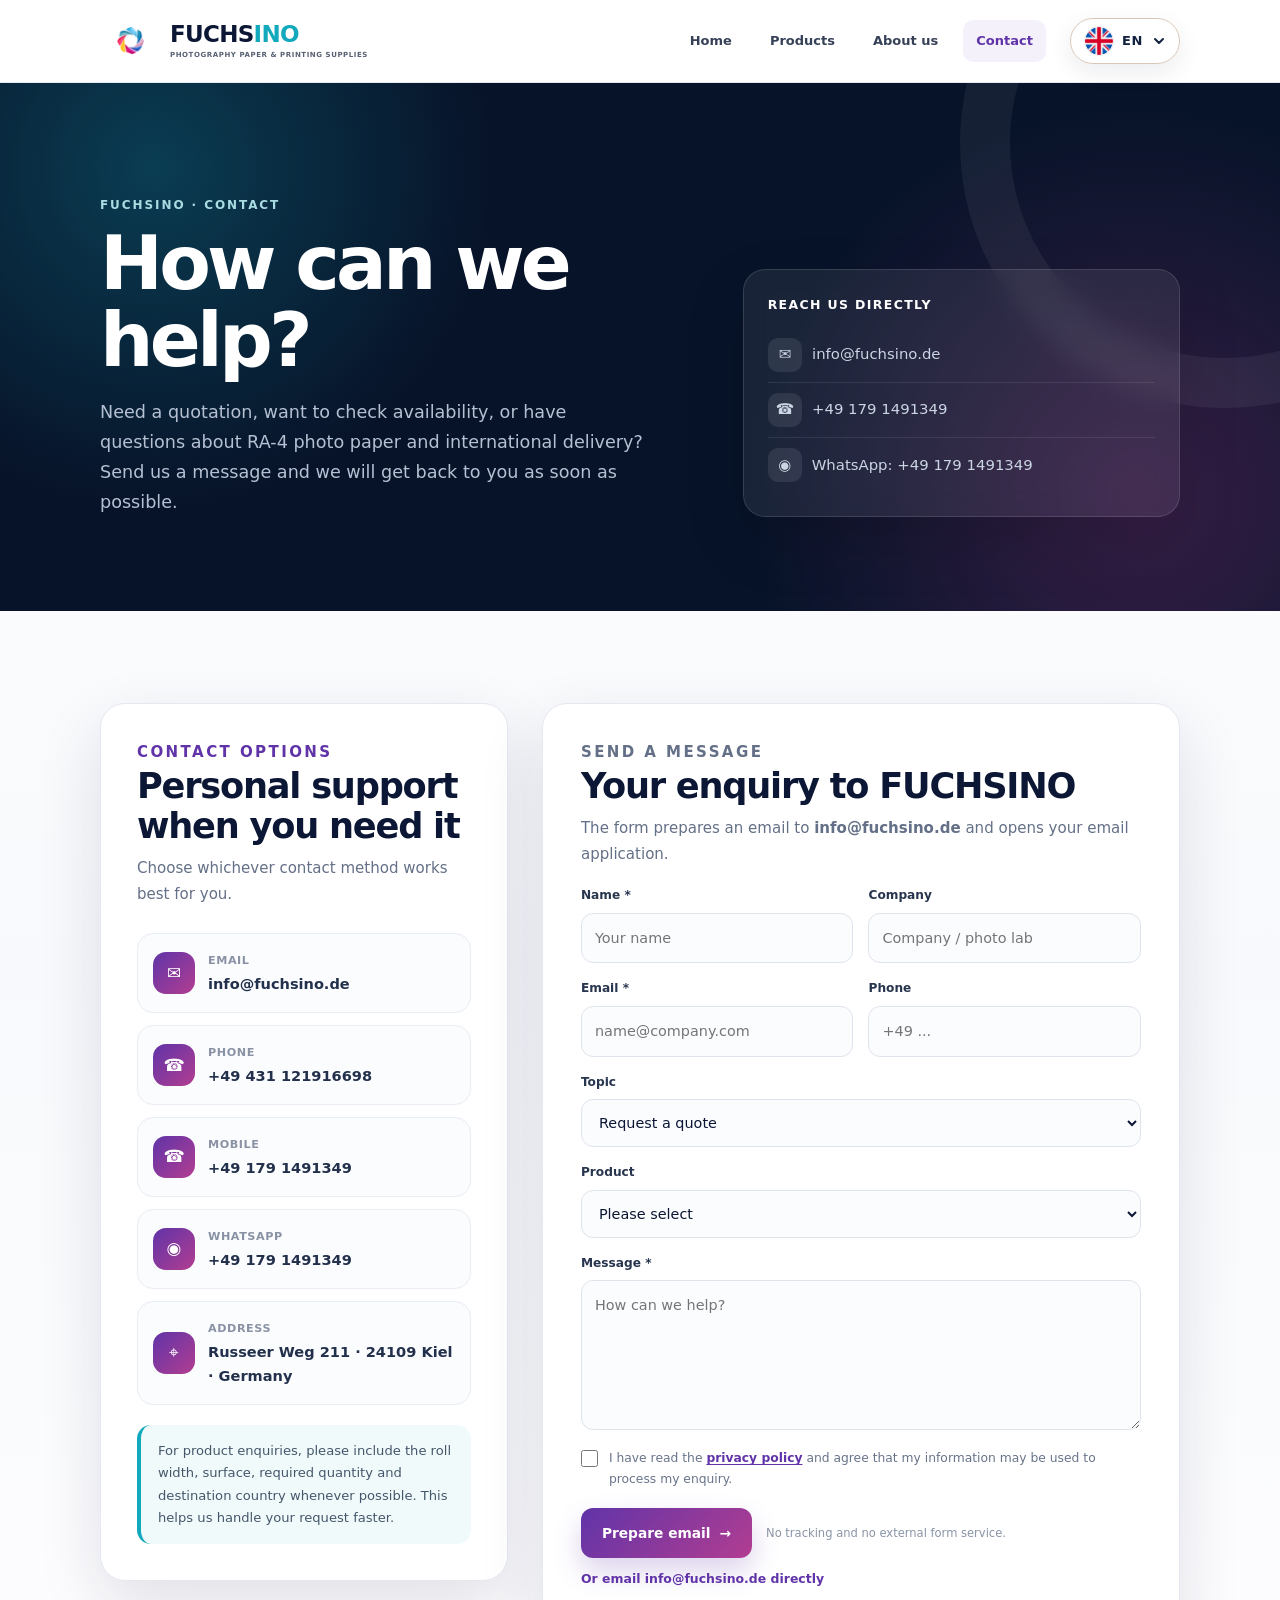
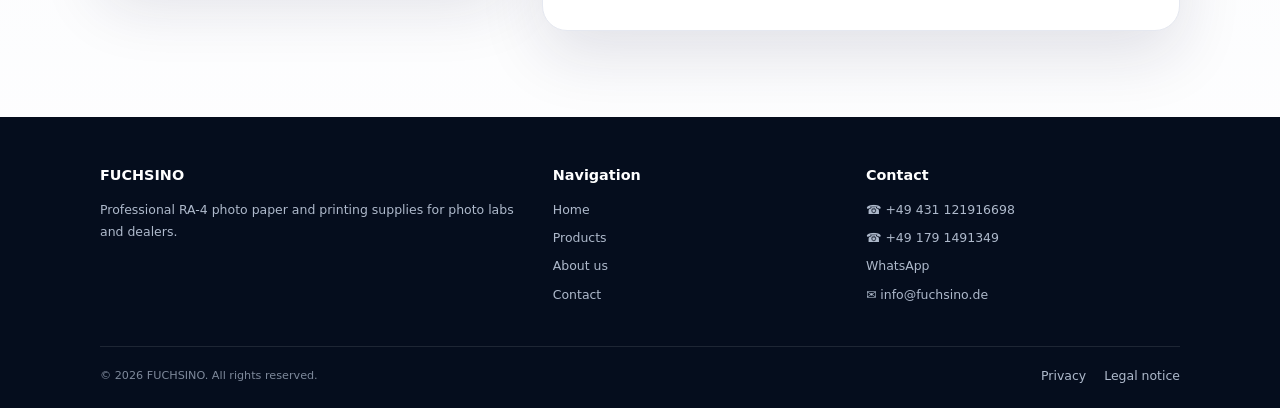
==== contact.html @ 22ffcd10 "Add files via upload" ====
<!DOCTYPE html>
<html lang="en">
<head>
<meta charset="utf-8"/>
<meta name="viewport" content="width=device-width, initial-scale=1"/>
<title>Contact | FUCHSINO</title>
<meta name="description" content="Contact FUCHSINO for RA-4 photo paper, product availability, quotations and international logistics."/>
<meta name="robots" content="index,follow"/>
<meta name="author" content="FUCHSINO"/>
<meta name="theme-color" content="#071329"/>
<link rel="canonical" href="https://fuchsino.de/en/contact.html"/>
<link rel="alternate" hreflang="de-DE" href="https://fuchsino.de/kontakt.html"/>
<link rel="alternate" hreflang="en" href="https://fuchsino.de/en/contact.html"/>
<link rel="alternate" hreflang="x-default" href="https://fuchsino.de/kontakt.html"/>
<link rel="icon" href="../favicon.ico?v=2" sizes="any"/>
<link rel="icon" href="../favicon-32x32.png?v=2" sizes="32x32" type="image/png"/>
<link rel="apple-touch-icon" href="../apple-touch-icon.png?v=2" sizes="180x180"/>
<link rel="manifest" href="../site.webmanifest"/>
<link rel="stylesheet" href="../legal.css"/>
<link rel="stylesheet" href="../language-switcher.css"/>
<link rel="stylesheet" href="../contact.css"/>
<script defer src="../language-switcher.js"></script>
<script type="application/ld+json">
{
  "@context":"https://schema.org",
  "@type":"ContactPage",
  "name":"Contact | FUCHSINO",
  "url":"https://fuchsino.de/en/contact.html",
  "about":{"@type":"Organization","name":"FUCHSINO","email":"info@fuchsino.de","telephone":"+49 179 1491349"}
}
</script>
</head>
<body class="contact-page">
<a class="skip-link" href="#content">Skip to content</a>
<header class="site-header">
  <div class="container nav-shell">
    <a class="brand" href="index.html" aria-label="FUCHSINO home page">
      <img class="brand-logo" src="../logo.png" width="1024" height="1024" alt="FUCHSINO logo" decoding="async"/>
      <span class="brand-copy"><strong>FUCHS<span>INO</span></strong><small>PHOTOGRAPHY PAPER &amp; PRINTING SUPPLIES</small></span>
    </a>
    <nav class="nav-links" aria-label="Main navigation">
      <a href="index.html">Home</a>
      <a href="index.html#products">Products</a>
      <a href="index.html#about">About us</a>
      <a href="contact.html" aria-current="page">Contact</a>
    </nav>
    <div class="language-switcher">
      <button class="language-trigger" type="button" aria-expanded="false" aria-haspopup="menu" aria-label="Choose language"><span class="flag" aria-hidden="true"><img src="../united-kingdom.png" alt=""></span><span class="lang-code">EN</span><svg class="chevron" aria-hidden="true" viewBox="0 0 12 12"><path d="m2 4 4 4 4-4"></path></svg></button>
      <div class="language-menu" role="menu" aria-label="Languages">
        <a class="language-option" data-lang="de" href="../kontakt.html" role="menuitem"><span class="flag" aria-hidden="true"><img src="../flags.png" alt=""></span><span class="lang-name"><strong>Deutsch</strong><small>DE</small></span><span class="check" aria-hidden="true">✓</span></a>
        <a class="language-option is-active" data-lang="en" href="contact.html" role="menuitem"><span class="flag" aria-hidden="true"><img src="../united-kingdom.png" alt=""></span><span class="lang-name"><strong>English</strong><small>EN</small></span><span class="check" aria-hidden="true">✓</span></a>
      </div>
    </div>
  </div>
</header>
<main id="content">
  <section class="contact-hero">
    <div class="container contact-hero-grid">
      <div>
        <p class="eyebrow">FUCHSINO · Contact</p>
        <h1>How can we help?</h1>
        <p class="hero-copy">Need a quotation, want to check availability, or have questions about RA-4 photo paper and international delivery? Send us a message and we will get back to you as soon as possible.</p>
      </div>
      <aside class="hero-contact-card" aria-label="Direct contact options">
        <strong>Reach us directly</strong>
        <a href="mailto:info@fuchsino.de"><span class="mini-icon" aria-hidden="true">✉</span><span>info@fuchsino.de</span></a>
        <a href="tel:+491791491349"><span class="mini-icon" aria-hidden="true">☎</span><span>+49 179 1491349</span></a>
        <a href="https://wa.me/491791491349" rel="noopener noreferrer"><span class="mini-icon" aria-hidden="true">◉</span><span>WhatsApp: +49 179 1491349</span></a>
      </aside>
    </div>
  </section>

  <section class="contact-main">
    <div class="container contact-layout">
      <aside class="contact-info">
        <p class="eyebrow">Contact options</p>
        <h2>Personal support when you need it</h2>
        <p>Choose whichever contact method works best for you.</p>
        <div class="contact-methods">
          <a class="contact-method" href="mailto:info@fuchsino.de"><i class="method-icon" aria-hidden="true">✉</i><span><small>Email</small><span>info@fuchsino.de</span></span></a>
          <a class="contact-method" href="tel:+49431121916698"><i class="method-icon" aria-hidden="true">☎</i><span><small>Phone</small><span>+49 431 121916698</span></span></a>
          <a class="contact-method" href="tel:+491791491349"><i class="method-icon" aria-hidden="true">☎</i><span><small>Mobile</small><span>+49 179 1491349</span></span></a>
          <a class="contact-method" href="https://wa.me/491791491349" rel="noopener noreferrer"><i class="method-icon" aria-hidden="true">◉</i><span><small>WhatsApp</small><span>+49 179 1491349</span></span></a>
          <div class="contact-method"><i class="method-icon" aria-hidden="true">⌖</i><span><small>Address</small><span>Russeer Weg 211 · 24109 Kiel · Germany</span></span></div>
        </div>
        <div class="contact-note">For product enquiries, please include the roll width, surface, required quantity and destination country whenever possible. This helps us handle your request faster.</div>
      </aside>

      <section class="contact-form-card" aria-labelledby="contactFormTitle">
        <div class="contact-form-head">
          <p class="eyebrow">Send a message</p>
          <h2 id="contactFormTitle">Your enquiry to FUCHSINO</h2>
          <p>The form prepares an email to <strong>info@fuchsino.de</strong> and opens your email application.</p>
        </div>
        <form class="contact-form" id="contactForm" action="mailto:info@fuchsino.de" method="post" enctype="text/plain">
          <div class="form-grid">
            <div class="field"><label for="name">Name *</label><input id="name" name="name" type="text" autocomplete="name" required placeholder="Your name"/></div>
            <div class="field"><label for="company">Company</label><input id="company" name="company" type="text" autocomplete="organization" placeholder="Company / photo lab"/></div>
            <div class="field"><label for="email">Email *</label><input id="email" name="email" type="email" autocomplete="email" required placeholder="name@company.com"/></div>
            <div class="field"><label for="phone">Phone</label><input id="phone" name="phone" type="tel" autocomplete="tel" placeholder="+49 ..."/></div>
            <div class="field full"><label for="topic">Topic</label><select id="topic" name="topic"><option value="Request a quote">Request a quote</option><option value="Product availability">Product availability</option><option value="Logistics and export">Logistics &amp; export</option><option value="General enquiry">General enquiry</option></select></div>
            <div class="field full"><label for="product">Product</label><select id="product" name="product"><option value="">Please select</option><option value="RA-4 Photo Paper 6 Inch">RA-4 Photo Paper 6 Inch</option><option value="RA-4 Photo Paper 12 Inch">RA-4 Photo Paper 12 Inch</option><option value="RA-4 Photo Paper 24 Inch">RA-4 Photo Paper 24 Inch</option></select></div>
            <div class="field full"><label for="message">Message *</label><textarea id="message" name="message" required placeholder="How can we help?"></textarea></div>
          </div>
          <label class="privacy-check"><input id="privacy" type="checkbox" required/><span>I have read the <a href="datenschutz.html">privacy policy</a> and agree that my information may be used to process my enquiry.</span></label>
          <div class="form-actions">
            <button class="contact-submit" type="submit">Prepare email <span aria-hidden="true">→</span></button>
            <span class="form-hint">No tracking and no external form service.</span>
          </div>
          <a class="direct-email" href="mailto:info@fuchsino.de">Or email info@fuchsino.de directly</a>
        </form>
      </section>
    </div>
  </section>
</main>
<footer class="site-footer">
  <div class="container footer-grid">
    <div><h3>FUCHSINO</h3><p>Professional RA-4 photo paper and printing supplies for photo labs and dealers.</p></div>
    <div><h3>Navigation</h3><a href="index.html">Home</a><a href="index.html#products">Products</a><a href="index.html#about">About us</a><a href="contact.html">Contact</a></div>
    <div><h3>Contact</h3><a href="tel:+49431121916698">☎ +49 431 121916698</a><a href="tel:+491791491349">☎ +49 179 1491349</a><a href="https://wa.me/491791491349" rel="noopener noreferrer">WhatsApp</a><a href="mailto:info@fuchsino.de">✉ info@fuchsino.de</a></div>
  </div>
  <div class="container footer-bottom"><span>© <span id="year"></span> FUCHSINO. All rights reserved.</span><nav><a href="datenschutz.html">Privacy</a><a href="impressum.html">Legal notice</a></nav></div>
</footer>
<script>
(() => {
  const year = document.getElementById('year');
  if (year) year.textContent = new Date().getFullYear();
  const form = document.getElementById('contactForm');
  if (!form) return;

  // Carry the selected product over from any of the three product pages.
  const params = new URLSearchParams(window.location.search);
  const requestedProduct = params.get('product');
  const productSelect = document.getElementById('product');
  const productMap = {
    '6-inch': 'RA-4 Photo Paper 6 Inch',
    '12-inch': 'RA-4 Photo Paper 12 Inch',
    '24-inch': 'RA-4 Photo Paper 24 Inch'
  };
  if (requestedProduct && productSelect && productMap[requestedProduct]) {
    productSelect.value = productMap[requestedProduct];
    const topic = document.getElementById('topic');
    if (topic) topic.value = 'Request a quote';
  }

  // Preserve the product enquiry when changing language.
  if (requestedProduct) {
    const deLink = document.querySelector('.language-option[data-lang="de"]');
    if (deLink) deLink.href = `../kontakt.html?produkt=${encodeURIComponent(requestedProduct)}#contactForm`;
  }
  form.addEventListener('submit', (event) => {
    event.preventDefault();
    if (!form.reportValidity()) return;
    const data = new FormData(form);
    const subject = `FUCHSINO enquiry – ${data.get('product') || data.get('topic') || 'Contact'}`;
    const body = [
      `Name: ${data.get('name') || ''}`,
      `Company: ${data.get('company') || '-'}`,
      `Email: ${data.get('email') || ''}`,
      `Phone: ${data.get('phone') || '-'}`,
      `Topic: ${data.get('topic') || '-'}`,
      `Product: ${data.get('product') || '-'}`,
      '',
      'Message:',
      `${data.get('message') || ''}`
    ].join('\n');
    window.location.href = `mailto:info@fuchsino.de?subject=${encodeURIComponent(subject)}&body=${encodeURIComponent(body)}`;
  });
})();
</script>
</body>
</html>
---- legal.css ----
:root {
  --ink: #0b1734;
  --muted: #667085;
  --line: #e5e8f0;
  --surface: #ffffff;
  --soft: #f7f8fc;
  --purple: #6034a8;
  --purple-deep: #432276;
  --magenta: #b23d91;
  --cyan: #12a9bd;
  --navy: #061126;
  --shadow: 0 24px 65px rgba(25,24,69,.12);
  --radius: 24px;
  --max: 1080px;
}
* { box-sizing: border-box; }
html { scroll-behavior: smooth; }
body {
  margin: 0;
  min-width: 320px;
  color: var(--ink);
  background: linear-gradient(180deg,#fff 0,#f8f9fc 48%,#fff 100%);
  font-family: Inter, ui-sans-serif, system-ui, -apple-system, BlinkMacSystemFont, "Segoe UI", sans-serif;
  line-height: 1.7;
  -webkit-font-smoothing: antialiased;
}
a { color: inherit; text-decoration: none; }
.container { width: min(calc(100% - 40px),var(--max)); margin-inline: auto; }
.skip-link { position: fixed; left: 16px; top: -80px; z-index: 999; padding: 10px 15px; border-radius: 10px; color: #fff; background: var(--purple); }
.skip-link:focus { top: 14px; }
.site-header { position: sticky; top: 0; z-index: 50; background: rgba(255,255,255,.94); border-bottom: 1px solid rgba(229,232,240,.95); backdrop-filter: blur(12px); }
.nav-shell { min-height: 82px; display: flex; align-items: center; justify-content: space-between; gap: 24px; }
.brand { display: inline-flex; align-items: center; gap: 10px; }
.brand-logo { width: auto; height: 60px; object-fit: contain; }
.brand-copy { display: grid; line-height: 1; }
.brand-copy strong { font-size: 23px; letter-spacing: -.7px; }
.brand-copy strong span { color: var(--cyan); }
.brand-copy small { margin-top: 6px; color: #586174; font-size: 7px; font-weight: 750; letter-spacing: .08em; }
.nav-links { display: flex; align-items: center; gap: 12px; }
.nav-links a { padding: 10px 13px; border-radius: 10px; color: #364158; font-size: 13px; font-weight: 700; transition: .2s; }
.nav-links a:hover,.nav-links a[aria-current="page"] { color: var(--purple); background: #f5f1fb; }
.legal-hero { position: relative; overflow: hidden; padding: clamp(62px,8vw,98px) 0 44px; background: #071329; color: #fff; }
.legal-hero::before { content:""; position:absolute; inset:-180px -120px auto auto; width:480px; height:480px; border-radius:50%; background:radial-gradient(circle,rgba(18,169,189,.28),transparent 67%); }
.legal-hero::after { content:""; position:absolute; left:-170px; bottom:-280px; width:520px; height:520px; border-radius:50%; background:radial-gradient(circle,rgba(178,61,145,.24),transparent 65%); }
.legal-hero .container { position: relative; z-index: 1; }
.eyebrow { margin:0 0 10px; color:#a9dbe2; font-size:12px; font-weight:800; letter-spacing:.16em; text-transform:uppercase; }
h1 { max-width: 760px; margin: 0; font-size: clamp(2.25rem,6vw,4.7rem); line-height: 1.02; letter-spacing: -.05em; }
.hero-copy { max-width: 720px; margin: 19px 0 0; color: #b5c0d2; font-size: clamp(.98rem,2vw,1.1rem); }
.legal-main { padding: 48px 0 78px; }
.legal-layout { display:grid; grid-template-columns: minmax(0,1fr) 260px; gap: 34px; align-items:start; }
.legal-card { background:#fff; border:1px solid var(--line); border-radius:var(--radius); box-shadow:var(--shadow); overflow:hidden; }
.legal-card section { padding: clamp(24px,4vw,38px); border-bottom:1px solid var(--line); scroll-margin-top:100px; }
.legal-card section:last-child { border-bottom:0; }
.legal-card h2 { margin:0 0 13px; font-size:clamp(1.22rem,3vw,1.6rem); line-height:1.25; }
.legal-card h3 { margin:24px 0 8px; font-size:1rem; }
.legal-card p { margin: 9px 0; color:#465169; }
.legal-card ul { margin:10px 0 0; padding-left:20px; color:#465169; }
.legal-card li + li { margin-top:6px; }
.info-grid { display:grid; grid-template-columns:repeat(2,minmax(0,1fr)); gap:14px; margin-top:18px; }
.info-item { padding:17px; border:1px solid var(--line); border-radius:15px; background:#fbfcfe; }
.info-item strong { display:block; margin-bottom:3px; color:var(--ink); font-size:.8rem; }
.info-item span,.info-item a { color:#4e596f; font-size:.92rem; overflow-wrap:anywhere; }
.callout { margin-top:18px; padding:16px 18px; border-left:4px solid var(--cyan); border-radius:12px; background:#f1fafb; color:#3f5262; font-size:.92rem; }
.pending { display:inline-block; padding:2px 8px; border-radius:999px; color:#6e4a10; background:#fff5db; font-size:.8rem; font-weight:750; }
.side-card { position:sticky; top:104px; padding:20px; border:1px solid var(--line); border-radius:20px; background:#fff; box-shadow:0 15px 42px rgba(25,24,69,.08); }
.side-card strong { display:block; margin-bottom:10px; font-size:.82rem; letter-spacing:.05em; text-transform:uppercase; }
.side-card a { display:block; padding:8px 0; color:#566176; font-size:.88rem; border-bottom:1px solid #eef0f4; }
.side-card a:last-child { border-bottom:0; }
.side-card a:hover { color:var(--purple); }
.back-link { display:inline-flex; align-items:center; gap:8px; margin-top:18px; color:#c9d3e1; font-size:.86rem; font-weight:700; }
.back-link:hover { color:#fff; }
.site-footer { position:relative; overflow:hidden; padding:46px 0 22px; color:#fff; background:#050d1d; }
.footer-grid { display:grid; grid-template-columns:1.2fr .8fr .9fr; gap:34px; }
.site-footer h3 { margin:0 0 12px; font-size:.9rem; }
.site-footer p,.site-footer a { color:#aeb9cb; font-size:.78rem; }
.site-footer a { display:block; width:max-content; margin:7px 0; }
.site-footer a:hover { color:#fff; }
.footer-bottom { display:flex; align-items:center; justify-content:space-between; gap:18px; margin-top:34px; padding-top:18px; border-top:1px solid rgba(255,255,255,.1); color:#7e899b; font-size:.7rem; }
.footer-bottom nav { display:flex; gap:18px; }
.footer-bottom nav a { margin:0; }
@media (max-width: 840px) { .legal-layout { grid-template-columns:1fr; } .side-card { position:static; } .footer-grid { grid-template-columns:1fr 1fr; } }
@media (max-width: 620px) { .container { width:min(calc(100% - 28px),var(--max)); } .nav-shell { min-height:72px; } .brand-logo { height:52px; } .brand-copy { display:none; } .nav-links a { padding:9px 8px; font-size:12px; } .legal-hero { padding-top:52px; } .info-grid,.footer-grid { grid-template-columns:1fr; } .footer-bottom { align-items:flex-start; flex-direction:column; } .footer-bottom nav { flex-wrap:wrap; } }
---- language-switcher.css ----
/* FUCHSINO language selector */
.language-switcher {
  position: relative;
  flex: 0 0 auto;
  z-index: 1800;
  font-family: Inter, ui-sans-serif, system-ui, -apple-system, BlinkMacSystemFont, "Segoe UI", sans-serif;
}
.language-trigger {
  min-width: 92px;
  height: 46px;
  display: inline-flex;
  align-items: center;
  justify-content: center;
  gap: 9px;
  padding: 0 14px;
  border: 1px solid #d8c7b8;
  border-radius: 999px;
  color: #12213f;
  background: rgba(255,255,255,.98);
  box-shadow: 0 8px 24px rgba(17, 28, 51, .08);
  font: inherit;
  font-size: 13px;
  font-weight: 850;
  letter-spacing: .05em;
  cursor: pointer;
  transition: border-color .2s ease, box-shadow .2s ease, transform .2s ease;
}
.language-trigger:hover {
  transform: translateY(-1px);
  border-color: #bca895;
  box-shadow: 0 12px 28px rgba(17, 28, 51, .12);
}
.language-trigger .flag,
.language-option .flag {
  width: 28px;
  height: 28px;
  display: grid;
  place-items: center;
  flex: 0 0 28px;
  border-radius: 50%;
  overflow: hidden;
  background: #f5f5f5;
  box-shadow: 0 0 0 1px rgba(15,26,48,.08);
  font-size: 22px;
  line-height: 1;
}
.language-trigger .flag img,
.language-option .flag img {
  width: 100%;
  height: 100%;
  display: block;
  object-fit: cover;
  border-radius: 50%;
}
.language-trigger .chevron {
  width: 12px;
  height: 12px;
  margin-left: 1px;
  fill: none;
  stroke: currentColor;
  stroke-width: 2;
  stroke-linecap: round;
  stroke-linejoin: round;
  transition: transform .2s ease;
}
.language-switcher.is-open .language-trigger .chevron { transform: rotate(180deg); }
.language-menu {
  position: absolute;
  top: calc(100% + 12px);
  right: 0;
  width: 260px;
  padding: 10px;
  border: 1px solid rgba(224,226,231,.95);
  border-radius: 23px;
  background: rgba(255,255,255,.99);
  box-shadow: 0 24px 65px rgba(6, 17, 38, .22);
  opacity: 0;
  visibility: hidden;
  transform: translateY(-8px) scale(.98);
  transform-origin: top right;
  transition: opacity .18s ease, visibility .18s ease, transform .22s cubic-bezier(.22,1,.36,1);
}
.language-switcher.is-open .language-menu {
  opacity: 1;
  visibility: visible;
  transform: none;
}
.language-option {
  min-height: 72px;
  display: grid;
  grid-template-columns: 42px minmax(0,1fr) 24px;
  align-items: center;
  gap: 10px;
  padding: 9px 12px;
  border-radius: 16px;
  color: #10203e;
  text-decoration: none;
  transition: background .18s ease, transform .18s ease;
}
.language-option:hover { background: #f6f5f4; transform: translateX(1px); }
.language-option.is-active { background: #f0efed; }
.language-option .lang-name { display: grid; gap: 1px; }
.language-option strong { font-size: 16px; line-height: 1.2; font-weight: 850; }
.language-option small { color: #6d7380; font-size: 12px; font-weight: 850; letter-spacing: .08em; }
.language-option .check { color: #a48a72; font-size: 25px; font-weight: 600; text-align: center; }
.language-option:not(.is-active) .check { opacity: 0; }

/* Main-site header integration */
.site-header .nav-shell { position: relative; }
.site-header .nav-actions { gap: 10px; }

/* Legal-page header integration */
.nav-shell > .nav-links { margin-left: auto; }
.nav-shell > .nav-links + .language-switcher { margin-left: 0; }

@media (max-width: 1020px) {
  .site-header .nav-actions { display: flex !important; }
  .site-header .nav-actions > .btn { display: none !important; }
}
@media (max-width: 880px) {
  .site-header .nav-actions {
    position: absolute;
    right: 58px;
    top: 50%;
    margin: 0 !important;
    transform: translateY(-50%);
  }
  .language-trigger { min-width: 76px; height: 42px; padding: 0 10px; gap: 7px; }
  .language-trigger .flag { width: 24px; height: 24px; flex-basis: 24px; font-size: 19px; }
  .language-menu { width: min(248px, calc(100vw - 30px)); }
}
@media (max-width: 620px) {
  .language-trigger { min-width: 68px; padding: 0 9px; font-size: 11px; }
  .language-trigger .chevron { width: 10px; height: 10px; }
  .language-menu { right: -48px; width: min(238px, calc(100vw - 24px)); border-radius: 20px; }
  .language-option { min-height: 66px; grid-template-columns: 38px minmax(0,1fr) 22px; padding: 8px 10px; }
  .language-option strong { font-size: 15px; }
  .language-option .flag { width: 26px; height: 26px; flex-basis: 26px; font-size: 20px; }

  /* Legal pages do not have .nav-actions; keep all three header items compact. */
  .nav-shell > .nav-links { gap: 2px; }
  .nav-shell > .nav-links a { padding: 8px 5px; font-size: 10.5px; }
  .nav-shell > .nav-links + .language-switcher .language-trigger { min-width: 62px; }
}
@media (max-width: 360px) {
  .site-header .brand-copy { display: none; }
  .site-header .brand-logo { max-width: 132px; }
}
---- contact.css ----
/* FUCHSINO contact page */
.contact-hero {
  position: relative;
  overflow: hidden;
  padding: clamp(70px,9vw,112px) 0 clamp(64px,8vw,94px);
  color: #fff;
  background:
    radial-gradient(circle at 12% 16%, rgba(18,169,189,.28), transparent 28%),
    radial-gradient(circle at 89% 78%, rgba(178,61,145,.28), transparent 32%),
    #071329;
}
.contact-hero::before {
  content: "";
  position: absolute;
  width: 430px;
  height: 430px;
  right: -210px;
  top: -205px;
  border: 50px solid rgba(255,255,255,.055);
  border-radius: 50%;
}
.contact-hero .container { position: relative; z-index: 1; }
.contact-hero-grid {
  display: grid;
  grid-template-columns: minmax(0,1.12fr) minmax(300px,.88fr);
  gap: clamp(38px,7vw,86px);
  align-items: end;
}
.contact-hero h1 { max-width: 780px; }
.contact-hero .hero-copy { max-width: 680px; }
.hero-contact-card {
  padding: 24px;
  border: 1px solid rgba(255,255,255,.12);
  border-radius: 22px;
  background: rgba(255,255,255,.075);
  box-shadow: 0 24px 60px rgba(0,0,0,.15);
  backdrop-filter: blur(12px);
}
.hero-contact-card strong {
  display: block;
  margin-bottom: 13px;
  color: #fff;
  font-size: .78rem;
  letter-spacing: .11em;
  text-transform: uppercase;
}
.hero-contact-card a {
  display: flex;
  align-items: center;
  gap: 10px;
  padding: 10px 0;
  color: #cbd5e4;
  font-size: .93rem;
  border-bottom: 1px solid rgba(255,255,255,.09);
}
.hero-contact-card a:last-child { border-bottom: 0; }
.hero-contact-card a:hover { color: #fff; }
.hero-contact-card .mini-icon {
  display: grid;
  place-items: center;
  width: 34px;
  height: 34px;
  flex: 0 0 34px;
  border-radius: 10px;
  background: rgba(255,255,255,.09);
}
.contact-main { padding: clamp(58px,8vw,92px) 0 86px; }
.contact-layout {
  display: grid;
  grid-template-columns: minmax(0,.78fr) minmax(0,1.22fr);
  gap: 34px;
  align-items: start;
}
.contact-info,
.contact-form-card {
  border: 1px solid var(--line);
  border-radius: 25px;
  background: #fff;
  box-shadow: var(--shadow);
}
.contact-info { padding: clamp(24px,4vw,36px); }
.contact-info .eyebrow { color: var(--purple); }
.contact-info h2,
.contact-form-card h2 {
  margin: 0 0 10px;
  font-size: clamp(1.55rem,3vw,2.2rem);
  line-height: 1.14;
  letter-spacing: -.035em;
}
.contact-info > p,
.contact-form-head p { margin: 0; color: #647087; font-size: .94rem; }
.contact-methods { display: grid; gap: 12px; margin-top: 26px; }
.contact-method {
  display: grid;
  grid-template-columns: 42px minmax(0,1fr);
  gap: 13px;
  align-items: center;
  padding: 15px;
  border: 1px solid #e9ecf2;
  border-radius: 16px;
  background: #fbfcfe;
  transition: transform .2s ease, border-color .2s ease, box-shadow .2s ease;
}
a.contact-method:hover {
  transform: translateY(-2px);
  border-color: #d6c8e9;
  box-shadow: 0 12px 28px rgba(25,24,69,.08);
}
.contact-method .method-icon {
  display: grid;
  place-items: center;
  width: 42px;
  height: 42px;
  border-radius: 13px;
  color: #fff;
  background: linear-gradient(135deg,var(--purple),var(--magenta));
  font-size: 17px;
  font-style: normal;
}
.contact-method small { display: block; color: #8992a5; font-size: .7rem; font-weight: 800; letter-spacing: .05em; text-transform: uppercase; }
.contact-method span { display: block; margin-top: 2px; color: #22304c; font-size: .91rem; font-weight: 720; overflow-wrap: anywhere; }
.contact-note {
  margin-top: 20px;
  padding: 15px 17px;
  border-radius: 14px;
  color: #44576a;
  background: #f1fafb;
  border-left: 4px solid var(--cyan);
  font-size: .82rem;
}
.contact-form-card { overflow: hidden; }
.contact-form-head { padding: clamp(24px,4vw,36px) clamp(24px,4vw,38px) 18px; }
.contact-form { padding: 0 clamp(24px,4vw,38px) clamp(26px,4vw,38px); }
.form-grid { display: grid; grid-template-columns: repeat(2,minmax(0,1fr)); gap: 15px; }
.field { display: grid; gap: 7px; }
.field.full { grid-column: 1 / -1; }
.field label { color: #28354e; font-size: .76rem; font-weight: 800; }
.field input,
.field select,
.field textarea {
  width: 100%;
  min-height: 48px;
  padding: 12px 13px;
  border: 1px solid #dfe4ec;
  border-radius: 12px;
  color: var(--ink);
  background: #fbfcfe;
  font: inherit;
  font-size: .9rem;
  outline: none;
  transition: border-color .18s ease, box-shadow .18s ease, background .18s ease;
}
.field textarea { min-height: 150px; resize: vertical; }
.field input:focus,
.field select:focus,
.field textarea:focus {
  border-color: var(--cyan);
  background: #fff;
  box-shadow: 0 0 0 4px rgba(18,169,189,.11);
}
.privacy-check {
  display: grid;
  grid-template-columns: 18px 1fr;
  gap: 10px;
  align-items: start;
  margin: 18px 0;
  color: #68748a;
  font-size: .77rem;
}
.privacy-check input { width: 17px; height: 17px; margin: 2px 0 0; accent-color: var(--purple); }
.privacy-check a { color: var(--purple); font-weight: 750; text-decoration: underline; text-underline-offset: 2px; }
.form-actions { display: flex; align-items: center; gap: 14px; flex-wrap: wrap; }
.contact-submit {
  min-height: 50px;
  display: inline-flex;
  align-items: center;
  justify-content: center;
  gap: 9px;
  padding: 0 21px;
  border: 0;
  border-radius: 12px;
  color: #fff;
  background: linear-gradient(135deg,var(--purple),var(--magenta));
  box-shadow: 0 13px 28px rgba(96,52,168,.22);
  font: inherit;
  font-size: .86rem;
  font-weight: 820;
  cursor: pointer;
  transition: transform .18s ease, box-shadow .18s ease;
}
.contact-submit:hover { transform: translateY(-2px); box-shadow: 0 16px 33px rgba(96,52,168,.28); }
.form-hint { color: #8a94a6; font-size: .72rem; }
.direct-email {
  display: inline-flex;
  margin-top: 10px;
  color: var(--purple);
  font-size: .78rem;
  font-weight: 780;
}
.direct-email:hover { text-decoration: underline; }
@media (max-width: 900px) {
  .contact-hero-grid,
  .contact-layout { grid-template-columns: 1fr; }
  .hero-contact-card { max-width: 560px; }
}
@media (max-width: 720px) {
  .contact-page .nav-links a:nth-child(2),
  .contact-page .nav-links a:nth-child(3) { display: none; }
}
@media (max-width: 620px) {
  .contact-hero { padding-top: 52px; }
  .form-grid { grid-template-columns: 1fr; }
  .field.full { grid-column: auto; }
  .contact-info,
  .contact-form-card { border-radius: 20px; }
  .form-actions { align-items: stretch; flex-direction: column; }
  .contact-submit { width: 100%; }
}
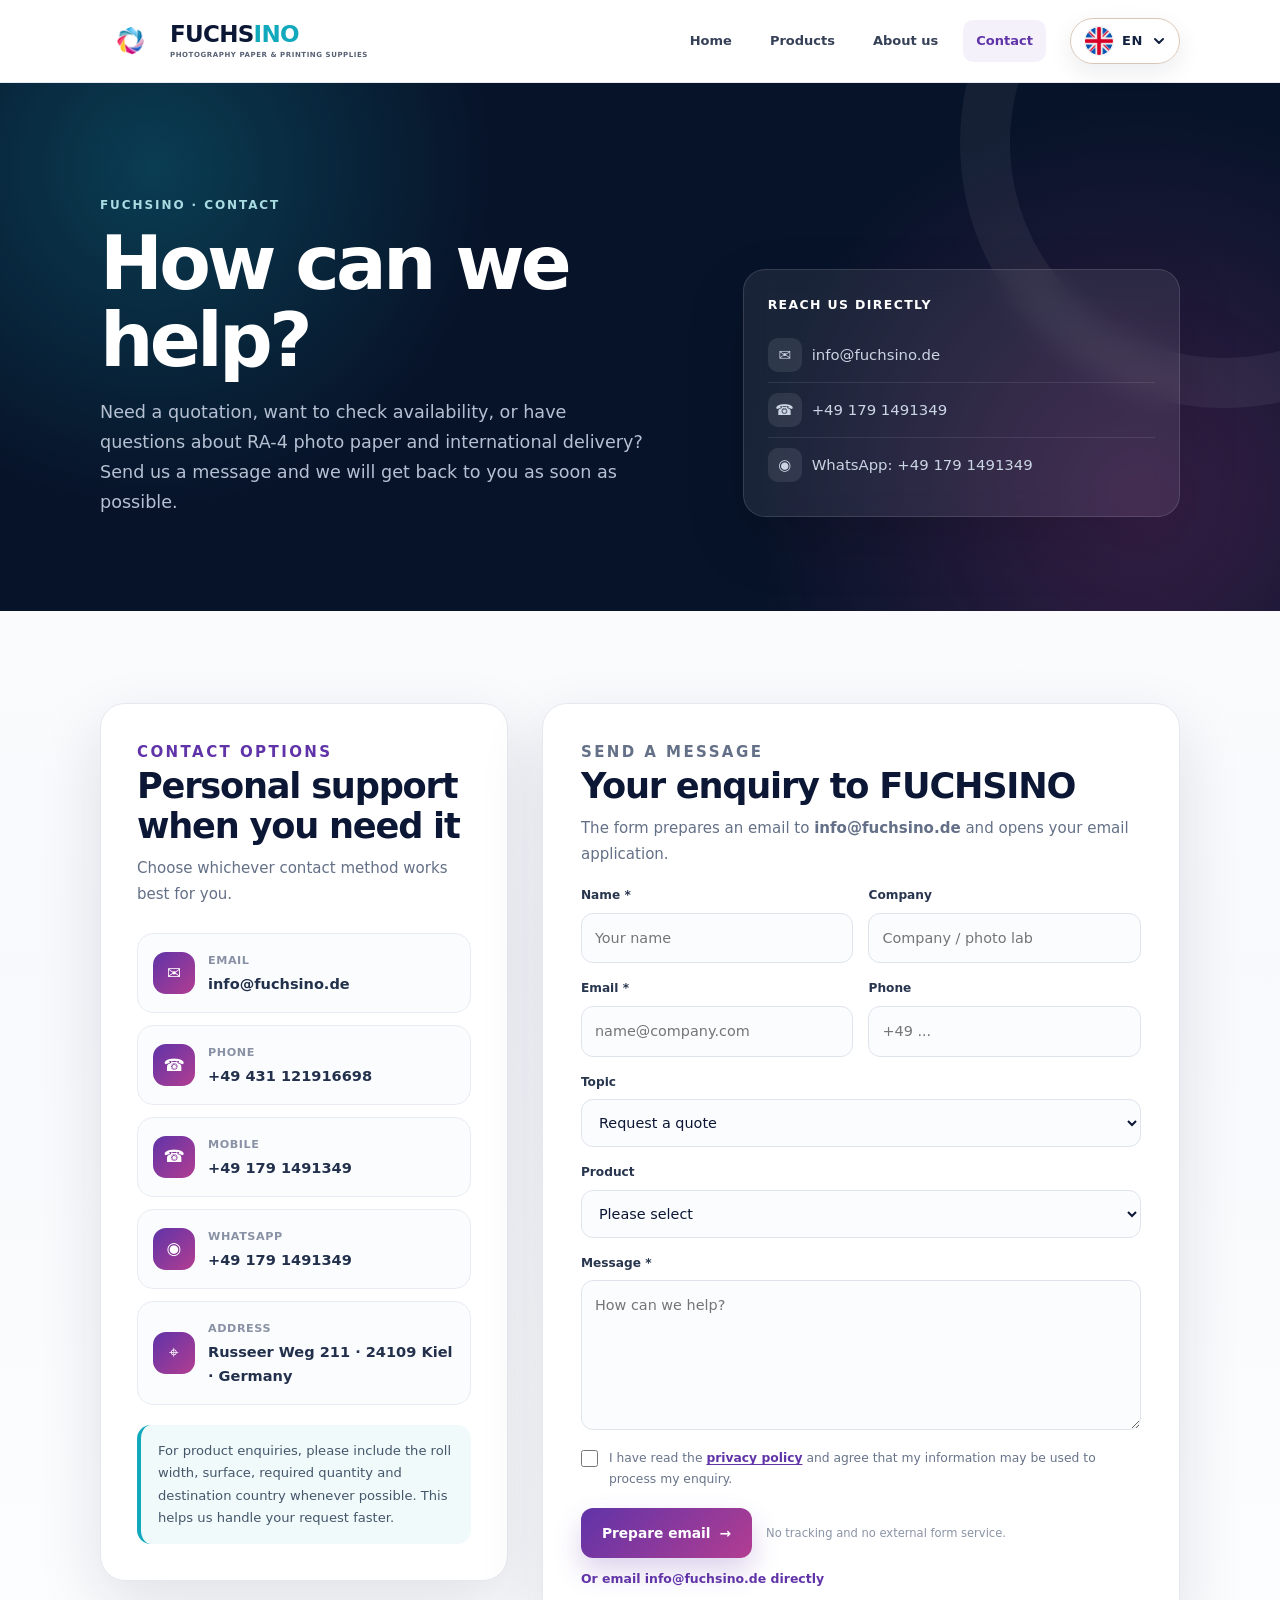
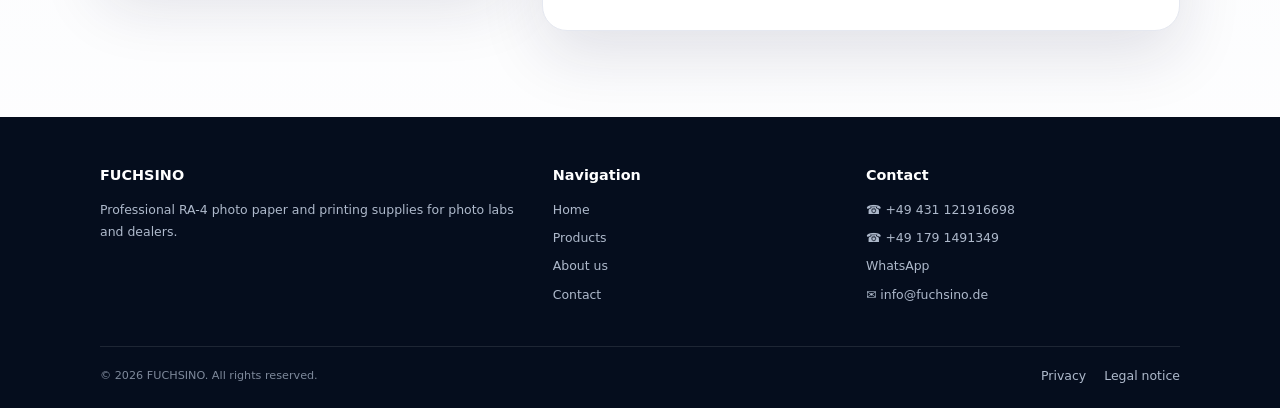
==== commit f3173027: "Add files via upload" ====
--- a/contact.html
+++ b/contact.html
@@ -17,9 +17,9 @@
 <link rel="apple-touch-icon" href="../apple-touch-icon.png?v=2" sizes="180x180"/>
 <link rel="manifest" href="../site.webmanifest"/>
 <link rel="stylesheet" href="../legal.css"/>
-<link rel="stylesheet" href="../language-switcher.css"/>
+<link rel="stylesheet" href="../language-switcher.css?v=2"/>
 <link rel="stylesheet" href="../contact.css"/>
-<script defer src="../language-switcher.js"></script>
+<script defer src="../language-switcher.js?v=2"></script>
 <script type="application/ld+json">
 {
   "@context":"https://schema.org",
--- a/language-switcher.css
+++ b/language-switcher.css
@@ -78,12 +78,15 @@
   visibility: hidden;
   transform: translateY(-8px) scale(.98);
   transform-origin: top right;
+  z-index: 2000;
+  pointer-events: none;
   transition: opacity .18s ease, visibility .18s ease, transform .22s cubic-bezier(.22,1,.36,1);
 }
 .language-switcher.is-open .language-menu {
   opacity: 1;
   visibility: visible;
   transform: none;
+  pointer-events: auto;
 }
 .language-option {
   min-height: 72px;
@@ -132,7 +135,7 @@
 @media (max-width: 620px) {
   .language-trigger { min-width: 68px; padding: 0 9px; font-size: 11px; }
   .language-trigger .chevron { width: 10px; height: 10px; }
-  .language-menu { right: -48px; width: min(238px, calc(100vw - 24px)); border-radius: 20px; }
+  .language-menu { right: 0; width: min(238px, calc(100vw - 24px)); border-radius: 20px; }
   .language-option { min-height: 66px; grid-template-columns: 38px minmax(0,1fr) 22px; padding: 8px 10px; }
   .language-option strong { font-size: 15px; }
   .language-option .flag { width: 26px; height: 26px; flex-basis: 26px; font-size: 20px; }
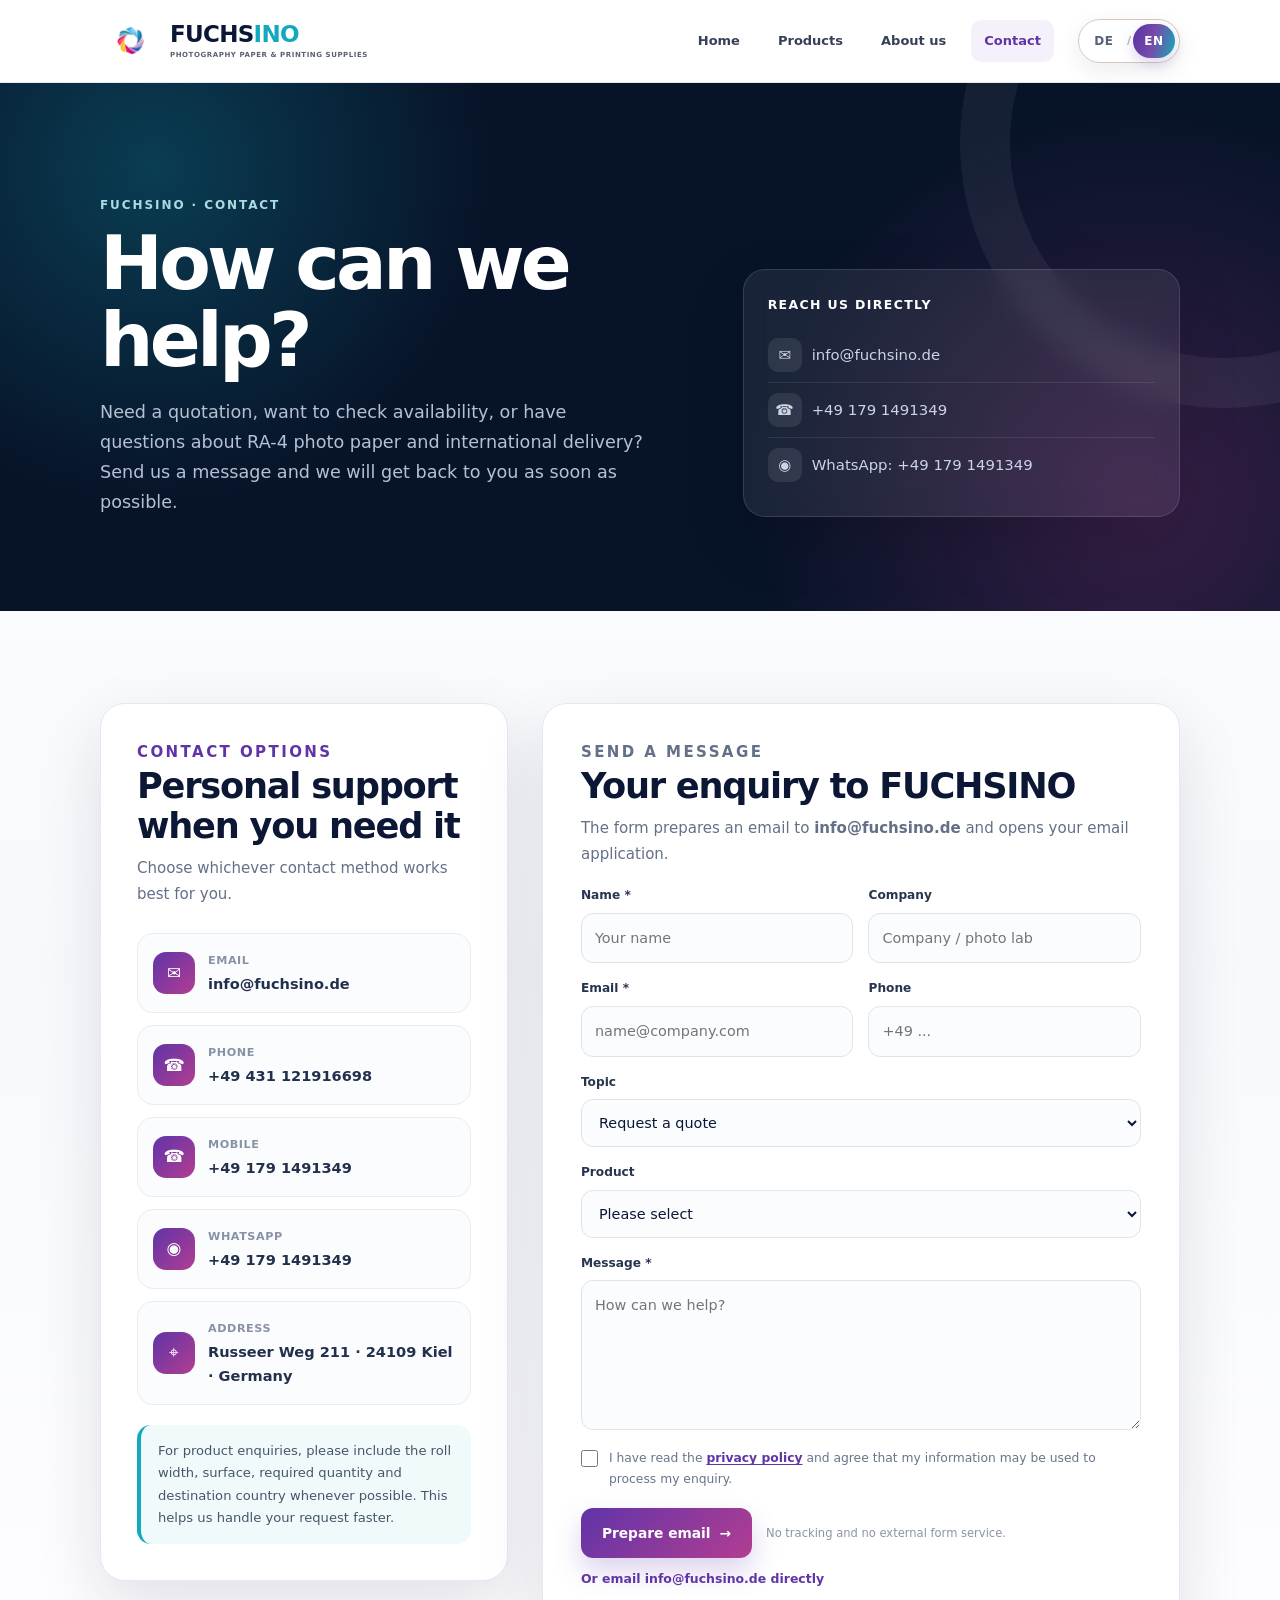
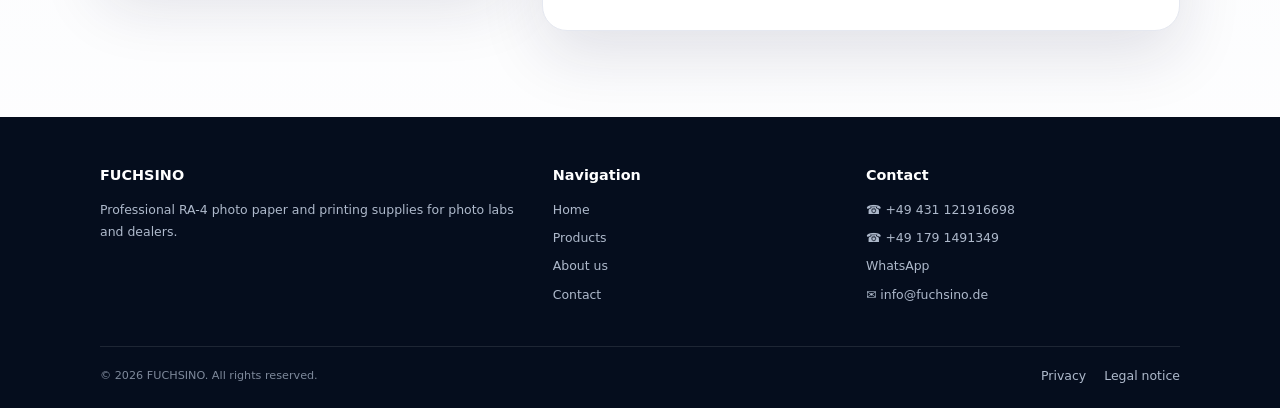
==== commit 1e1a52da: "Add files via upload" ====
--- a/contact.html
+++ b/contact.html
@@ -1,25 +1,26 @@
 <!DOCTYPE html>
+
 <html lang="en">
 <head>
 <meta charset="utf-8"/>
-<meta name="viewport" content="width=device-width, initial-scale=1"/>
+<meta content="width=device-width, initial-scale=1" name="viewport"/>
 <title>Contact | FUCHSINO</title>
-<meta name="description" content="Contact FUCHSINO for RA-4 photo paper, product availability, quotations and international logistics."/>
-<meta name="robots" content="index,follow"/>
-<meta name="author" content="FUCHSINO"/>
-<meta name="theme-color" content="#071329"/>
-<link rel="canonical" href="https://fuchsino.de/en/contact.html"/>
-<link rel="alternate" hreflang="de-DE" href="https://fuchsino.de/kontakt.html"/>
-<link rel="alternate" hreflang="en" href="https://fuchsino.de/en/contact.html"/>
-<link rel="alternate" hreflang="x-default" href="https://fuchsino.de/kontakt.html"/>
-<link rel="icon" href="../favicon.ico?v=2" sizes="any"/>
-<link rel="icon" href="../favicon-32x32.png?v=2" sizes="32x32" type="image/png"/>
-<link rel="apple-touch-icon" href="../apple-touch-icon.png?v=2" sizes="180x180"/>
-<link rel="manifest" href="../site.webmanifest"/>
-<link rel="stylesheet" href="../legal.css"/>
-<link rel="stylesheet" href="../language-switcher.css?v=2"/>
-<link rel="stylesheet" href="../contact.css"/>
-<script defer src="../language-switcher.js?v=2"></script>
+<meta content="Contact FUCHSINO for RA-4 photo paper, product availability, quotations and international logistics." name="description"/>
+<meta content="index,follow" name="robots"/>
+<meta content="FUCHSINO" name="author"/>
+<meta content="#071329" name="theme-color"/>
+<link href="https://fuchsino.de/en/contact.html" rel="canonical"/>
+<link href="https://fuchsino.de/kontakt.html" hreflang="de-DE" rel="alternate"/>
+<link href="https://fuchsino.de/en/contact.html" hreflang="en" rel="alternate"/>
+<link href="https://fuchsino.de/kontakt.html" hreflang="x-default" rel="alternate"/>
+<link href="../favicon.ico?v=2" rel="icon" sizes="any"/>
+<link href="../favicon-32x32.png?v=2" rel="icon" sizes="32x32" type="image/png"/>
+<link href="../apple-touch-icon.png?v=2" rel="apple-touch-icon" sizes="180x180"/>
+<link href="../site.webmanifest" rel="manifest"/>
+<link href="../legal.css" rel="stylesheet"/>
+<link href="../language-switcher.css?v=3" rel="stylesheet"/>
+<link href="../contact.css" rel="stylesheet"/>
+
 <script type="application/ld+json">
 {
   "@context":"https://schema.org",
@@ -33,93 +34,85 @@
 <body class="contact-page">
 <a class="skip-link" href="#content">Skip to content</a>
 <header class="site-header">
-  <div class="container nav-shell">
-    <a class="brand" href="index.html" aria-label="FUCHSINO home page">
-      <img class="brand-logo" src="../logo.png" width="1024" height="1024" alt="FUCHSINO logo" decoding="async"/>
-      <span class="brand-copy"><strong>FUCHS<span>INO</span></strong><small>PHOTOGRAPHY PAPER &amp; PRINTING SUPPLIES</small></span>
-    </a>
-    <nav class="nav-links" aria-label="Main navigation">
-      <a href="index.html">Home</a>
-      <a href="index.html#products">Products</a>
-      <a href="index.html#about">About us</a>
-      <a href="contact.html" aria-current="page">Contact</a>
-    </nav>
-    <div class="language-switcher">
-      <button class="language-trigger" type="button" aria-expanded="false" aria-haspopup="menu" aria-label="Choose language"><span class="flag" aria-hidden="true"><img src="../united-kingdom.png" alt=""></span><span class="lang-code">EN</span><svg class="chevron" aria-hidden="true" viewBox="0 0 12 12"><path d="m2 4 4 4 4-4"></path></svg></button>
-      <div class="language-menu" role="menu" aria-label="Languages">
-        <a class="language-option" data-lang="de" href="../kontakt.html" role="menuitem"><span class="flag" aria-hidden="true"><img src="../flags.png" alt=""></span><span class="lang-name"><strong>Deutsch</strong><small>DE</small></span><span class="check" aria-hidden="true">✓</span></a>
-        <a class="language-option is-active" data-lang="en" href="contact.html" role="menuitem"><span class="flag" aria-hidden="true"><img src="../united-kingdom.png" alt=""></span><span class="lang-name"><strong>English</strong><small>EN</small></span><span class="check" aria-hidden="true">✓</span></a>
-      </div>
-    </div>
-  </div>
+<div class="container nav-shell">
+<a aria-label="FUCHSINO home page" class="brand" href="index.html">
+<img alt="FUCHSINO logo" class="brand-logo" decoding="async" height="1024" src="../logo.png" width="1024"/>
+<span class="brand-copy"><strong>FUCHS<span>INO</span></strong><small>PHOTOGRAPHY PAPER &amp; PRINTING SUPPLIES</small></span>
+</a>
+<nav aria-label="Main navigation" class="nav-links">
+<a href="index.html">Home</a>
+<a href="index.html#products">Products</a>
+<a href="index.html#about">About us</a>
+<a aria-current="page" href="contact.html">Contact</a>
+</nav>
+<nav aria-label="Switch language" class="language-switcher"><a aria-label="Auf Deutsch wechseln" class="language-choice" href="../kontakt.html" hreflang="de" lang="de" title="Deutsch">DE</a><span aria-hidden="true" class="language-divider">/</span><span aria-current="page" class="language-choice is-active" title="English">EN</span></nav>
+</div>
 </header>
 <main id="content">
-  <section class="contact-hero">
-    <div class="container contact-hero-grid">
-      <div>
-        <p class="eyebrow">FUCHSINO · Contact</p>
-        <h1>How can we help?</h1>
-        <p class="hero-copy">Need a quotation, want to check availability, or have questions about RA-4 photo paper and international delivery? Send us a message and we will get back to you as soon as possible.</p>
-      </div>
-      <aside class="hero-contact-card" aria-label="Direct contact options">
-        <strong>Reach us directly</strong>
-        <a href="mailto:info@fuchsino.de"><span class="mini-icon" aria-hidden="true">✉</span><span>info@fuchsino.de</span></a>
-        <a href="tel:+491791491349"><span class="mini-icon" aria-hidden="true">☎</span><span>+49 179 1491349</span></a>
-        <a href="https://wa.me/491791491349" rel="noopener noreferrer"><span class="mini-icon" aria-hidden="true">◉</span><span>WhatsApp: +49 179 1491349</span></a>
-      </aside>
-    </div>
-  </section>
-
-  <section class="contact-main">
-    <div class="container contact-layout">
-      <aside class="contact-info">
-        <p class="eyebrow">Contact options</p>
-        <h2>Personal support when you need it</h2>
-        <p>Choose whichever contact method works best for you.</p>
-        <div class="contact-methods">
-          <a class="contact-method" href="mailto:info@fuchsino.de"><i class="method-icon" aria-hidden="true">✉</i><span><small>Email</small><span>info@fuchsino.de</span></span></a>
-          <a class="contact-method" href="tel:+49431121916698"><i class="method-icon" aria-hidden="true">☎</i><span><small>Phone</small><span>+49 431 121916698</span></span></a>
-          <a class="contact-method" href="tel:+491791491349"><i class="method-icon" aria-hidden="true">☎</i><span><small>Mobile</small><span>+49 179 1491349</span></span></a>
-          <a class="contact-method" href="https://wa.me/491791491349" rel="noopener noreferrer"><i class="method-icon" aria-hidden="true">◉</i><span><small>WhatsApp</small><span>+49 179 1491349</span></span></a>
-          <div class="contact-method"><i class="method-icon" aria-hidden="true">⌖</i><span><small>Address</small><span>Russeer Weg 211 · 24109 Kiel · Germany</span></span></div>
-        </div>
-        <div class="contact-note">For product enquiries, please include the roll width, surface, required quantity and destination country whenever possible. This helps us handle your request faster.</div>
-      </aside>
-
-      <section class="contact-form-card" aria-labelledby="contactFormTitle">
-        <div class="contact-form-head">
-          <p class="eyebrow">Send a message</p>
-          <h2 id="contactFormTitle">Your enquiry to FUCHSINO</h2>
-          <p>The form prepares an email to <strong>info@fuchsino.de</strong> and opens your email application.</p>
-        </div>
-        <form class="contact-form" id="contactForm" action="mailto:info@fuchsino.de" method="post" enctype="text/plain">
-          <div class="form-grid">
-            <div class="field"><label for="name">Name *</label><input id="name" name="name" type="text" autocomplete="name" required placeholder="Your name"/></div>
-            <div class="field"><label for="company">Company</label><input id="company" name="company" type="text" autocomplete="organization" placeholder="Company / photo lab"/></div>
-            <div class="field"><label for="email">Email *</label><input id="email" name="email" type="email" autocomplete="email" required placeholder="name@company.com"/></div>
-            <div class="field"><label for="phone">Phone</label><input id="phone" name="phone" type="tel" autocomplete="tel" placeholder="+49 ..."/></div>
-            <div class="field full"><label for="topic">Topic</label><select id="topic" name="topic"><option value="Request a quote">Request a quote</option><option value="Product availability">Product availability</option><option value="Logistics and export">Logistics &amp; export</option><option value="General enquiry">General enquiry</option></select></div>
-            <div class="field full"><label for="product">Product</label><select id="product" name="product"><option value="">Please select</option><option value="RA-4 Photo Paper 6 Inch">RA-4 Photo Paper 6 Inch</option><option value="RA-4 Photo Paper 12 Inch">RA-4 Photo Paper 12 Inch</option><option value="RA-4 Photo Paper 24 Inch">RA-4 Photo Paper 24 Inch</option></select></div>
-            <div class="field full"><label for="message">Message *</label><textarea id="message" name="message" required placeholder="How can we help?"></textarea></div>
-          </div>
-          <label class="privacy-check"><input id="privacy" type="checkbox" required/><span>I have read the <a href="datenschutz.html">privacy policy</a> and agree that my information may be used to process my enquiry.</span></label>
-          <div class="form-actions">
-            <button class="contact-submit" type="submit">Prepare email <span aria-hidden="true">→</span></button>
-            <span class="form-hint">No tracking and no external form service.</span>
-          </div>
-          <a class="direct-email" href="mailto:info@fuchsino.de">Or email info@fuchsino.de directly</a>
-        </form>
-      </section>
-    </div>
-  </section>
+<section class="contact-hero">
+<div class="container contact-hero-grid">
+<div>
+<p class="eyebrow">FUCHSINO · Contact</p>
+<h1>How can we help?</h1>
+<p class="hero-copy">Need a quotation, want to check availability, or have questions about RA-4 photo paper and international delivery? Send us a message and we will get back to you as soon as possible.</p>
+</div>
+<aside aria-label="Direct contact options" class="hero-contact-card">
+<strong>Reach us directly</strong>
+<a href="mailto:info@fuchsino.de"><span aria-hidden="true" class="mini-icon">✉</span><span>info@fuchsino.de</span></a>
+<a href="tel:+491791491349"><span aria-hidden="true" class="mini-icon">☎</span><span>+49 179 1491349</span></a>
+<a href="https://wa.me/491791491349" rel="noopener noreferrer"><span aria-hidden="true" class="mini-icon">◉</span><span>WhatsApp: +49 179 1491349</span></a>
+</aside>
+</div>
+</section>
+<section class="contact-main">
+<div class="container contact-layout">
+<aside class="contact-info">
+<p class="eyebrow">Contact options</p>
+<h2>Personal support when you need it</h2>
+<p>Choose whichever contact method works best for you.</p>
+<div class="contact-methods">
+<a class="contact-method" href="mailto:info@fuchsino.de"><i aria-hidden="true" class="method-icon">✉</i><span><small>Email</small><span>info@fuchsino.de</span></span></a>
+<a class="contact-method" href="tel:+49431121916698"><i aria-hidden="true" class="method-icon">☎</i><span><small>Phone</small><span>+49 431 121916698</span></span></a>
+<a class="contact-method" href="tel:+491791491349"><i aria-hidden="true" class="method-icon">☎</i><span><small>Mobile</small><span>+49 179 1491349</span></span></a>
+<a class="contact-method" href="https://wa.me/491791491349" rel="noopener noreferrer"><i aria-hidden="true" class="method-icon">◉</i><span><small>WhatsApp</small><span>+49 179 1491349</span></span></a>
+<div class="contact-method"><i aria-hidden="true" class="method-icon">⌖</i><span><small>Address</small><span>Russeer Weg 211 · 24109 Kiel · Germany</span></span></div>
+</div>
+<div class="contact-note">For product enquiries, please include the roll width, surface, required quantity and destination country whenever possible. This helps us handle your request faster.</div>
+</aside>
+<section aria-labelledby="contactFormTitle" class="contact-form-card">
+<div class="contact-form-head">
+<p class="eyebrow">Send a message</p>
+<h2 id="contactFormTitle">Your enquiry to FUCHSINO</h2>
+<p>The form prepares an email to <strong>info@fuchsino.de</strong> and opens your email application.</p>
+</div>
+<form action="mailto:info@fuchsino.de" class="contact-form" enctype="text/plain" id="contactForm" method="post">
+<div class="form-grid">
+<div class="field"><label for="name">Name *</label><input autocomplete="name" id="name" name="name" placeholder="Your name" required="" type="text"/></div>
+<div class="field"><label for="company">Company</label><input autocomplete="organization" id="company" name="company" placeholder="Company / photo lab" type="text"/></div>
+<div class="field"><label for="email">Email *</label><input autocomplete="email" id="email" name="email" placeholder="name@company.com" required="" type="email"/></div>
+<div class="field"><label for="phone">Phone</label><input autocomplete="tel" id="phone" name="phone" placeholder="+49 ..." type="tel"/></div>
+<div class="field full"><label for="topic">Topic</label><select id="topic" name="topic"><option value="Request a quote">Request a quote</option><option value="Product availability">Product availability</option><option value="Logistics and export">Logistics &amp; export</option><option value="General enquiry">General enquiry</option></select></div>
+<div class="field full"><label for="product">Product</label><select id="product" name="product"><option value="">Please select</option><option value="RA-4 Photo Paper 6 Inch">RA-4 Photo Paper 6 Inch</option><option value="RA-4 Photo Paper 12 Inch">RA-4 Photo Paper 12 Inch</option><option value="RA-4 Photo Paper 24 Inch">RA-4 Photo Paper 24 Inch</option></select></div>
+<div class="field full"><label for="message">Message *</label><textarea id="message" name="message" placeholder="How can we help?" required=""></textarea></div>
+</div>
+<label class="privacy-check"><input id="privacy" required="" type="checkbox"/><span>I have read the <a href="datenschutz.html">privacy policy</a> and agree that my information may be used to process my enquiry.</span></label>
+<div class="form-actions">
+<button class="contact-submit" type="submit">Prepare email <span aria-hidden="true">→</span></button>
+<span class="form-hint">No tracking and no external form service.</span>
+</div>
+<a class="direct-email" href="mailto:info@fuchsino.de">Or email info@fuchsino.de directly</a>
+</form>
+</section>
+</div>
+</section>
 </main>
 <footer class="site-footer">
-  <div class="container footer-grid">
-    <div><h3>FUCHSINO</h3><p>Professional RA-4 photo paper and printing supplies for photo labs and dealers.</p></div>
-    <div><h3>Navigation</h3><a href="index.html">Home</a><a href="index.html#products">Products</a><a href="index.html#about">About us</a><a href="contact.html">Contact</a></div>
-    <div><h3>Contact</h3><a href="tel:+49431121916698">☎ +49 431 121916698</a><a href="tel:+491791491349">☎ +49 179 1491349</a><a href="https://wa.me/491791491349" rel="noopener noreferrer">WhatsApp</a><a href="mailto:info@fuchsino.de">✉ info@fuchsino.de</a></div>
-  </div>
-  <div class="container footer-bottom"><span>© <span id="year"></span> FUCHSINO. All rights reserved.</span><nav><a href="datenschutz.html">Privacy</a><a href="impressum.html">Legal notice</a></nav></div>
+<div class="container footer-grid">
+<div><h3>FUCHSINO</h3><p>Professional RA-4 photo paper and printing supplies for photo labs and dealers.</p></div>
+<div><h3>Navigation</h3><a href="index.html">Home</a><a href="index.html#products">Products</a><a href="index.html#about">About us</a><a href="contact.html">Contact</a></div>
+<div><h3>Contact</h3><a href="tel:+49431121916698">☎ +49 431 121916698</a><a href="tel:+491791491349">☎ +49 179 1491349</a><a href="https://wa.me/491791491349" rel="noopener noreferrer">WhatsApp</a><a href="mailto:info@fuchsino.de">✉ info@fuchsino.de</a></div>
+</div>
+<div class="container footer-bottom"><span>© <span id="year"></span> FUCHSINO. All rights reserved.</span><nav><a href="datenschutz.html">Privacy</a><a href="impressum.html">Legal notice</a></nav></div>
 </footer>
 <script>
 (() => {
--- a/language-switcher.css
+++ b/language-switcher.css
@@ -1,118 +1,61 @@
-/* FUCHSINO language selector */
+/* FUCHSINO DE/EN switcher — v3, no JavaScript required */
 .language-switcher {
   position: relative;
-  flex: 0 0 auto;
   z-index: 1800;
-  font-family: Inter, ui-sans-serif, system-ui, -apple-system, BlinkMacSystemFont, "Segoe UI", sans-serif;
-}
-.language-trigger {
-  min-width: 92px;
-  height: 46px;
   display: inline-flex;
   align-items: center;
   justify-content: center;
-  gap: 9px;
-  padding: 0 14px;
+  gap: 2px;
+  min-height: 44px;
+  padding: 4px;
   border: 1px solid #d8c7b8;
   border-radius: 999px;
-  color: #12213f;
   background: rgba(255,255,255,.98);
-  box-shadow: 0 8px 24px rgba(17, 28, 51, .08);
-  font: inherit;
-  font-size: 13px;
+  box-shadow: 0 8px 24px rgba(17,28,51,.08);
+  font-family: Inter, ui-sans-serif, system-ui, -apple-system, BlinkMacSystemFont, "Segoe UI", sans-serif;
+}
+.language-choice {
+  min-width: 42px;
+  height: 34px;
+  display: inline-flex;
+  align-items: center;
+  justify-content: center;
+  padding: 0 10px;
+  border-radius: 999px;
+  color: #596174;
+  background: transparent;
+  text-decoration: none;
+  font-size: 12px;
   font-weight: 850;
-  letter-spacing: .05em;
+  line-height: 1;
+  letter-spacing: .06em;
   cursor: pointer;
-  transition: border-color .2s ease, box-shadow .2s ease, transform .2s ease;
+  transition: color .18s ease, background .18s ease, transform .18s ease, box-shadow .18s ease;
 }
-.language-trigger:hover {
+a.language-choice:hover,
+a.language-choice:focus-visible {
+  color: #10203e;
+  background: #f2efec;
   transform: translateY(-1px);
-  border-color: #bca895;
-  box-shadow: 0 12px 28px rgba(17, 28, 51, .12);
 }
-.language-trigger .flag,
-.language-option .flag {
-  width: 28px;
-  height: 28px;
-  display: grid;
-  place-items: center;
-  flex: 0 0 28px;
-  border-radius: 50%;
-  overflow: hidden;
-  background: #f5f5f5;
-  box-shadow: 0 0 0 1px rgba(15,26,48,.08);
-  font-size: 22px;
-  line-height: 1;
+.language-choice.is-active {
+  color: #fff;
+  background: linear-gradient(105deg,#5633a5,#784aaa 48%,#13a9b8);
+  box-shadow: 0 5px 14px rgba(87,56,164,.22);
+  cursor: default;
 }
-.language-trigger .flag img,
-.language-option .flag img {
-  width: 100%;
-  height: 100%;
-  display: block;
-  object-fit: cover;
-  border-radius: 50%;
+.language-divider {
+  color: #b9adb0;
+  font-size: 11px;
+  font-weight: 700;
+  user-select: none;
 }
-.language-trigger .chevron {
-  width: 12px;
-  height: 12px;
-  margin-left: 1px;
-  fill: none;
-  stroke: currentColor;
-  stroke-width: 2;
-  stroke-linecap: round;
-  stroke-linejoin: round;
-  transition: transform .2s ease;
-}
-.language-switcher.is-open .language-trigger .chevron { transform: rotate(180deg); }
-.language-menu {
-  position: absolute;
-  top: calc(100% + 12px);
-  right: 0;
-  width: 260px;
-  padding: 10px;
-  border: 1px solid rgba(224,226,231,.95);
-  border-radius: 23px;
-  background: rgba(255,255,255,.99);
-  box-shadow: 0 24px 65px rgba(6, 17, 38, .22);
-  opacity: 0;
-  visibility: hidden;
-  transform: translateY(-8px) scale(.98);
-  transform-origin: top right;
-  z-index: 2000;
-  pointer-events: none;
-  transition: opacity .18s ease, visibility .18s ease, transform .22s cubic-bezier(.22,1,.36,1);
-}
-.language-switcher.is-open .language-menu {
-  opacity: 1;
-  visibility: visible;
-  transform: none;
-  pointer-events: auto;
-}
-.language-option {
-  min-height: 72px;
-  display: grid;
-  grid-template-columns: 42px minmax(0,1fr) 24px;
-  align-items: center;
-  gap: 10px;
-  padding: 9px 12px;
-  border-radius: 16px;
-  color: #10203e;
-  text-decoration: none;
-  transition: background .18s ease, transform .18s ease;
-}
-.language-option:hover { background: #f6f5f4; transform: translateX(1px); }
-.language-option.is-active { background: #f0efed; }
-.language-option .lang-name { display: grid; gap: 1px; }
-.language-option strong { font-size: 16px; line-height: 1.2; font-weight: 850; }
-.language-option small { color: #6d7380; font-size: 12px; font-weight: 850; letter-spacing: .08em; }
-.language-option .check { color: #a48a72; font-size: 25px; font-weight: 600; text-align: center; }
-.language-option:not(.is-active) .check { opacity: 0; }
 
-/* Main-site header integration */
+/* Main site: keep the switch visible when the CTA is hidden. */
 .site-header .nav-shell { position: relative; }
 .site-header .nav-actions { gap: 10px; }
 
-/* Legal-page header integration */
+/* Legal/contact headers may place the switch directly after nav links. */
 .nav-shell > .nav-links { margin-left: auto; }
 .nav-shell > .nav-links + .language-switcher { margin-left: 0; }
 
@@ -120,6 +63,7 @@
   .site-header .nav-actions { display: flex !important; }
   .site-header .nav-actions > .btn { display: none !important; }
 }
+
 @media (max-width: 880px) {
   .site-header .nav-actions {
     position: absolute;
@@ -128,24 +72,19 @@
     margin: 0 !important;
     transform: translateY(-50%);
   }
-  .language-trigger { min-width: 76px; height: 42px; padding: 0 10px; gap: 7px; }
-  .language-trigger .flag { width: 24px; height: 24px; flex-basis: 24px; font-size: 19px; }
-  .language-menu { width: min(248px, calc(100vw - 30px)); }
+  .language-switcher { min-height: 40px; padding: 3px; }
+  .language-choice { min-width: 36px; height: 32px; padding: 0 8px; font-size: 11px; }
 }
+
 @media (max-width: 620px) {
-  .language-trigger { min-width: 68px; padding: 0 9px; font-size: 11px; }
-  .language-trigger .chevron { width: 10px; height: 10px; }
-  .language-menu { right: 0; width: min(238px, calc(100vw - 24px)); border-radius: 20px; }
-  .language-option { min-height: 66px; grid-template-columns: 38px minmax(0,1fr) 22px; padding: 8px 10px; }
-  .language-option strong { font-size: 15px; }
-  .language-option .flag { width: 26px; height: 26px; flex-basis: 26px; font-size: 20px; }
-
-  /* Legal pages do not have .nav-actions; keep all three header items compact. */
+  .language-switcher { min-height: 38px; }
+  .language-choice { min-width: 32px; height: 30px; padding: 0 6px; font-size: 10.5px; }
+  .language-divider { font-size: 9px; }
   .nav-shell > .nav-links { gap: 2px; }
   .nav-shell > .nav-links a { padding: 8px 5px; font-size: 10.5px; }
-  .nav-shell > .nav-links + .language-switcher .language-trigger { min-width: 62px; }
 }
-@media (max-width: 360px) {
-  .site-header .brand-copy { display: none; }
-  .site-header .brand-logo { max-width: 132px; }
+
+@media (max-width: 380px) {
+  .site-header .nav-actions { right: 54px; }
+  .language-choice { min-width: 29px; padding: 0 5px; }
 }
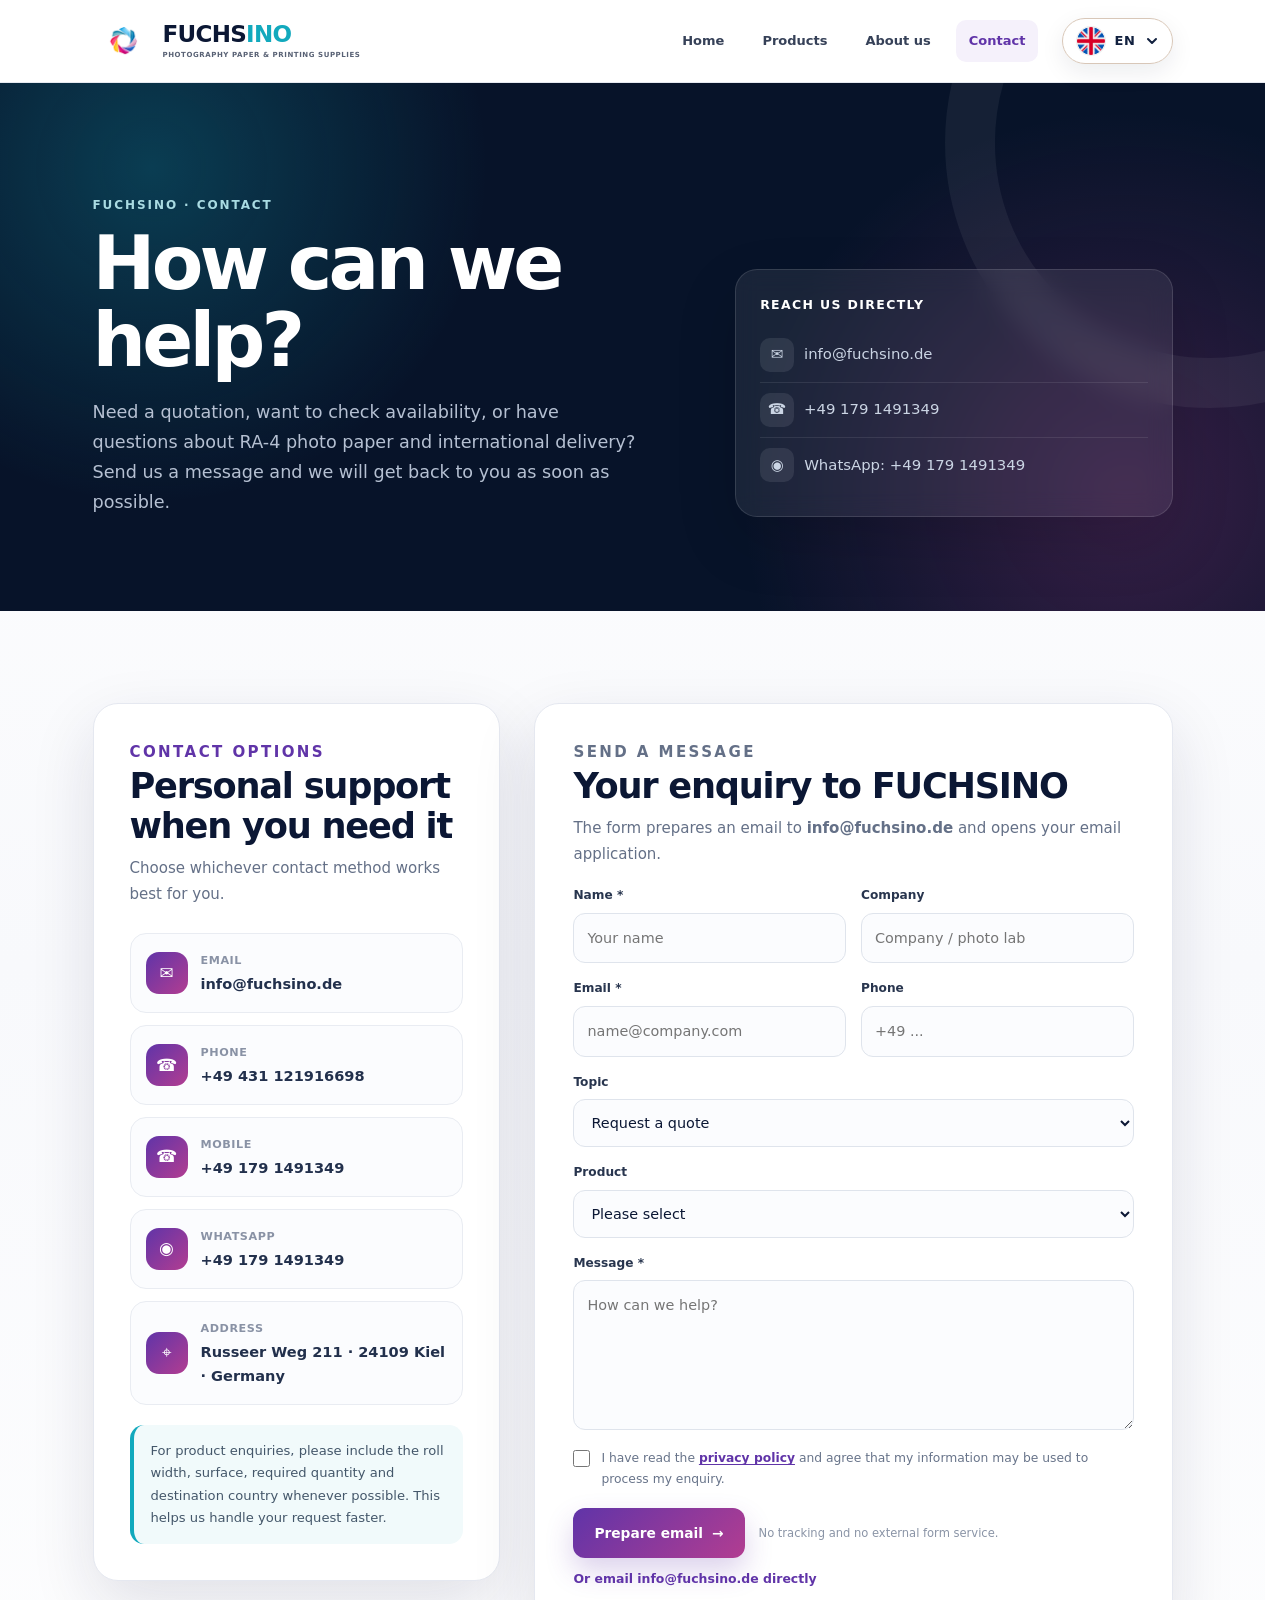
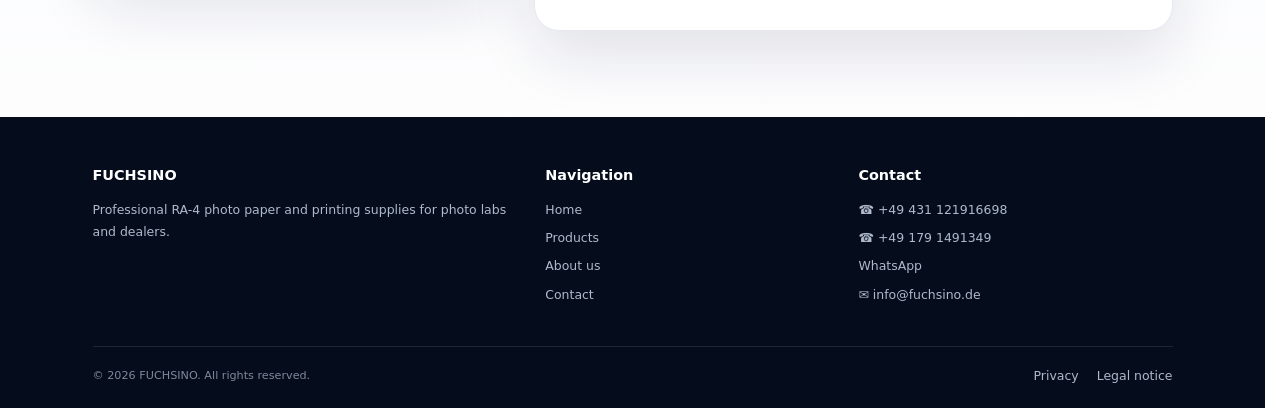
==== commit 9131c3fe: "Add files via upload" ====
--- a/contact.html
+++ b/contact.html
@@ -1,26 +1,31 @@
 <!DOCTYPE html>
-
 <html lang="en">
 <head>
 <meta charset="utf-8"/>
-<meta content="width=device-width, initial-scale=1" name="viewport"/>
+<meta name="viewport" content="width=device-width, initial-scale=1, maximum-scale=5, viewport-fit=cover"/>
 <title>Contact | FUCHSINO</title>
-<meta content="Contact FUCHSINO for RA-4 photo paper, product availability, quotations and international logistics." name="description"/>
-<meta content="index,follow" name="robots"/>
-<meta content="FUCHSINO" name="author"/>
-<meta content="#071329" name="theme-color"/>
-<link href="https://fuchsino.de/en/contact.html" rel="canonical"/>
-<link href="https://fuchsino.de/kontakt.html" hreflang="de-DE" rel="alternate"/>
-<link href="https://fuchsino.de/en/contact.html" hreflang="en" rel="alternate"/>
-<link href="https://fuchsino.de/kontakt.html" hreflang="x-default" rel="alternate"/>
-<link href="../favicon.ico?v=2" rel="icon" sizes="any"/>
-<link href="../favicon-32x32.png?v=2" rel="icon" sizes="32x32" type="image/png"/>
-<link href="../apple-touch-icon.png?v=2" rel="apple-touch-icon" sizes="180x180"/>
-<link href="../site.webmanifest" rel="manifest"/>
-<link href="../legal.css" rel="stylesheet"/>
-<link href="../language-switcher.css?v=3" rel="stylesheet"/>
-<link href="../contact.css" rel="stylesheet"/>
-
+<meta name="description" content="Contact FUCHSINO for RA-4 photo paper, product availability, quotations and international logistics."/>
+<meta name="robots" content="index,follow"/>
+<meta name="author" content="FUCHSINO"/>
+<meta name="theme-color" content="#071329"/>
+<link rel="canonical" href="https://fuchsino.de/en/contact.html"/>
+<link rel="alternate" hreflang="de-DE" href="https://fuchsino.de/kontakt.html"/>
+<link rel="alternate" hreflang="en" href="https://fuchsino.de/en/contact.html"/>
+<link rel="alternate" hreflang="x-default" href="https://fuchsino.de/kontakt.html"/>
+<link rel="icon" href="../favicon.ico?v=2" sizes="any"/>
+<link rel="icon" href="../favicon-32x32.png?v=2" sizes="32x32" type="image/png"/>
+<link rel="apple-touch-icon" href="../apple-touch-icon.png?v=2" sizes="180x180"/>
+<link rel="manifest" href="../site.webmanifest"/>
+<link rel="stylesheet" href="../legal.css"/>
+<link rel="stylesheet" href="../layout-stability.css?v=4"/>
+<link rel="stylesheet" href="../language-switcher.css?v=3"/>
+<link rel="stylesheet" href="../contact.css"/>
+<script defer src="../language-switcher.js?v=3"></script><noscript><style id="language-noscript-fallback">
+.language-trigger{display:none!important}
+.language-menu{position:static!important;display:flex!important;flex-direction:column!important;opacity:1!important;visibility:visible!important;pointer-events:auto!important;transform:none!important;width:auto!important;max-width:none!important;padding:4px!important;box-shadow:none!important;border:0!important}
+.language-option{min-height:42px!important;padding:6px 8px!important}
+.language-option .check{display:none!important}
+</style></noscript>
 <script type="application/ld+json">
 {
   "@context":"https://schema.org",
@@ -34,85 +39,93 @@
 <body class="contact-page">
 <a class="skip-link" href="#content">Skip to content</a>
 <header class="site-header">
-<div class="container nav-shell">
-<a aria-label="FUCHSINO home page" class="brand" href="index.html">
-<img alt="FUCHSINO logo" class="brand-logo" decoding="async" height="1024" src="../logo.png" width="1024"/>
-<span class="brand-copy"><strong>FUCHS<span>INO</span></strong><small>PHOTOGRAPHY PAPER &amp; PRINTING SUPPLIES</small></span>
-</a>
-<nav aria-label="Main navigation" class="nav-links">
-<a href="index.html">Home</a>
-<a href="index.html#products">Products</a>
-<a href="index.html#about">About us</a>
-<a aria-current="page" href="contact.html">Contact</a>
-</nav>
-<nav aria-label="Switch language" class="language-switcher"><a aria-label="Auf Deutsch wechseln" class="language-choice" href="../kontakt.html" hreflang="de" lang="de" title="Deutsch">DE</a><span aria-hidden="true" class="language-divider">/</span><span aria-current="page" class="language-choice is-active" title="English">EN</span></nav>
-</div>
+  <div class="container nav-shell">
+    <a class="brand" href="index.html" aria-label="FUCHSINO home page">
+      <img class="brand-logo" src="../logo.png" width="1024" height="1024" alt="FUCHSINO logo" decoding="async"/>
+      <span class="brand-copy"><strong>FUCHS<span>INO</span></strong><small>PHOTOGRAPHY PAPER &amp; PRINTING SUPPLIES</small></span>
+    </a>
+    <nav class="nav-links" aria-label="Main navigation">
+      <a href="index.html">Home</a>
+      <a href="index.html#products">Products</a>
+      <a href="index.html#about">About us</a>
+      <a href="contact.html" aria-current="page">Contact</a>
+    </nav>
+    <div class="language-switcher">
+      <button class="language-trigger" type="button" aria-expanded="false" aria-haspopup="menu" aria-label="Choose language"><span class="flag" aria-hidden="true"><img src="../united-kingdom.png" alt=""></span><span class="lang-code">EN</span><svg class="chevron" aria-hidden="true" viewBox="0 0 12 12"><path d="m2 4 4 4 4-4"></path></svg></button>
+      <div class="language-menu" role="menu" aria-label="Languages">
+        <a class="language-option" data-lang="de" href="../kontakt.html" role="menuitem"><span class="flag" aria-hidden="true"><img src="../flags.png" alt=""></span><span class="lang-name"><strong>Deutsch</strong><small>DE</small></span><span class="check" aria-hidden="true">✓</span></a>
+        <a class="language-option is-active" data-lang="en" href="contact.html" role="menuitem"><span class="flag" aria-hidden="true"><img src="../united-kingdom.png" alt=""></span><span class="lang-name"><strong>English</strong><small>EN</small></span><span class="check" aria-hidden="true">✓</span></a>
+      </div>
+    </div>
+  </div>
 </header>
 <main id="content">
-<section class="contact-hero">
-<div class="container contact-hero-grid">
-<div>
-<p class="eyebrow">FUCHSINO · Contact</p>
-<h1>How can we help?</h1>
-<p class="hero-copy">Need a quotation, want to check availability, or have questions about RA-4 photo paper and international delivery? Send us a message and we will get back to you as soon as possible.</p>
-</div>
-<aside aria-label="Direct contact options" class="hero-contact-card">
-<strong>Reach us directly</strong>
-<a href="mailto:info@fuchsino.de"><span aria-hidden="true" class="mini-icon">✉</span><span>info@fuchsino.de</span></a>
-<a href="tel:+491791491349"><span aria-hidden="true" class="mini-icon">☎</span><span>+49 179 1491349</span></a>
-<a href="https://wa.me/491791491349" rel="noopener noreferrer"><span aria-hidden="true" class="mini-icon">◉</span><span>WhatsApp: +49 179 1491349</span></a>
-</aside>
-</div>
-</section>
-<section class="contact-main">
-<div class="container contact-layout">
-<aside class="contact-info">
-<p class="eyebrow">Contact options</p>
-<h2>Personal support when you need it</h2>
-<p>Choose whichever contact method works best for you.</p>
-<div class="contact-methods">
-<a class="contact-method" href="mailto:info@fuchsino.de"><i aria-hidden="true" class="method-icon">✉</i><span><small>Email</small><span>info@fuchsino.de</span></span></a>
-<a class="contact-method" href="tel:+49431121916698"><i aria-hidden="true" class="method-icon">☎</i><span><small>Phone</small><span>+49 431 121916698</span></span></a>
-<a class="contact-method" href="tel:+491791491349"><i aria-hidden="true" class="method-icon">☎</i><span><small>Mobile</small><span>+49 179 1491349</span></span></a>
-<a class="contact-method" href="https://wa.me/491791491349" rel="noopener noreferrer"><i aria-hidden="true" class="method-icon">◉</i><span><small>WhatsApp</small><span>+49 179 1491349</span></span></a>
-<div class="contact-method"><i aria-hidden="true" class="method-icon">⌖</i><span><small>Address</small><span>Russeer Weg 211 · 24109 Kiel · Germany</span></span></div>
-</div>
-<div class="contact-note">For product enquiries, please include the roll width, surface, required quantity and destination country whenever possible. This helps us handle your request faster.</div>
-</aside>
-<section aria-labelledby="contactFormTitle" class="contact-form-card">
-<div class="contact-form-head">
-<p class="eyebrow">Send a message</p>
-<h2 id="contactFormTitle">Your enquiry to FUCHSINO</h2>
-<p>The form prepares an email to <strong>info@fuchsino.de</strong> and opens your email application.</p>
-</div>
-<form action="mailto:info@fuchsino.de" class="contact-form" enctype="text/plain" id="contactForm" method="post">
-<div class="form-grid">
-<div class="field"><label for="name">Name *</label><input autocomplete="name" id="name" name="name" placeholder="Your name" required="" type="text"/></div>
-<div class="field"><label for="company">Company</label><input autocomplete="organization" id="company" name="company" placeholder="Company / photo lab" type="text"/></div>
-<div class="field"><label for="email">Email *</label><input autocomplete="email" id="email" name="email" placeholder="name@company.com" required="" type="email"/></div>
-<div class="field"><label for="phone">Phone</label><input autocomplete="tel" id="phone" name="phone" placeholder="+49 ..." type="tel"/></div>
-<div class="field full"><label for="topic">Topic</label><select id="topic" name="topic"><option value="Request a quote">Request a quote</option><option value="Product availability">Product availability</option><option value="Logistics and export">Logistics &amp; export</option><option value="General enquiry">General enquiry</option></select></div>
-<div class="field full"><label for="product">Product</label><select id="product" name="product"><option value="">Please select</option><option value="RA-4 Photo Paper 6 Inch">RA-4 Photo Paper 6 Inch</option><option value="RA-4 Photo Paper 12 Inch">RA-4 Photo Paper 12 Inch</option><option value="RA-4 Photo Paper 24 Inch">RA-4 Photo Paper 24 Inch</option></select></div>
-<div class="field full"><label for="message">Message *</label><textarea id="message" name="message" placeholder="How can we help?" required=""></textarea></div>
-</div>
-<label class="privacy-check"><input id="privacy" required="" type="checkbox"/><span>I have read the <a href="datenschutz.html">privacy policy</a> and agree that my information may be used to process my enquiry.</span></label>
-<div class="form-actions">
-<button class="contact-submit" type="submit">Prepare email <span aria-hidden="true">→</span></button>
-<span class="form-hint">No tracking and no external form service.</span>
-</div>
-<a class="direct-email" href="mailto:info@fuchsino.de">Or email info@fuchsino.de directly</a>
-</form>
-</section>
-</div>
-</section>
+  <section class="contact-hero">
+    <div class="container contact-hero-grid">
+      <div>
+        <p class="eyebrow">FUCHSINO · Contact</p>
+        <h1>How can we help?</h1>
+        <p class="hero-copy">Need a quotation, want to check availability, or have questions about RA-4 photo paper and international delivery? Send us a message and we will get back to you as soon as possible.</p>
+      </div>
+      <aside class="hero-contact-card" aria-label="Direct contact options">
+        <strong>Reach us directly</strong>
+        <a href="mailto:info@fuchsino.de"><span class="mini-icon" aria-hidden="true">✉</span><span>info@fuchsino.de</span></a>
+        <a href="tel:+491791491349"><span class="mini-icon" aria-hidden="true">☎</span><span>+49 179 1491349</span></a>
+        <a href="https://wa.me/491791491349" rel="noopener noreferrer"><span class="mini-icon" aria-hidden="true">◉</span><span>WhatsApp: +49 179 1491349</span></a>
+      </aside>
+    </div>
+  </section>
+
+  <section class="contact-main">
+    <div class="container contact-layout">
+      <aside class="contact-info">
+        <p class="eyebrow">Contact options</p>
+        <h2>Personal support when you need it</h2>
+        <p>Choose whichever contact method works best for you.</p>
+        <div class="contact-methods">
+          <a class="contact-method" href="mailto:info@fuchsino.de"><i class="method-icon" aria-hidden="true">✉</i><span><small>Email</small><span>info@fuchsino.de</span></span></a>
+          <a class="contact-method" href="tel:+49431121916698"><i class="method-icon" aria-hidden="true">☎</i><span><small>Phone</small><span>+49 431 121916698</span></span></a>
+          <a class="contact-method" href="tel:+491791491349"><i class="method-icon" aria-hidden="true">☎</i><span><small>Mobile</small><span>+49 179 1491349</span></span></a>
+          <a class="contact-method" href="https://wa.me/491791491349" rel="noopener noreferrer"><i class="method-icon" aria-hidden="true">◉</i><span><small>WhatsApp</small><span>+49 179 1491349</span></span></a>
+          <div class="contact-method"><i class="method-icon" aria-hidden="true">⌖</i><span><small>Address</small><span>Russeer Weg 211 · 24109 Kiel · Germany</span></span></div>
+        </div>
+        <div class="contact-note">For product enquiries, please include the roll width, surface, required quantity and destination country whenever possible. This helps us handle your request faster.</div>
+      </aside>
+
+      <section class="contact-form-card" aria-labelledby="contactFormTitle">
+        <div class="contact-form-head">
+          <p class="eyebrow">Send a message</p>
+          <h2 id="contactFormTitle">Your enquiry to FUCHSINO</h2>
+          <p>The form prepares an email to <strong>info@fuchsino.de</strong> and opens your email application.</p>
+        </div>
+        <form class="contact-form" id="contactForm" action="mailto:info@fuchsino.de" method="post" enctype="text/plain">
+          <div class="form-grid">
+            <div class="field"><label for="name">Name *</label><input id="name" name="name" type="text" autocomplete="name" required placeholder="Your name"/></div>
+            <div class="field"><label for="company">Company</label><input id="company" name="company" type="text" autocomplete="organization" placeholder="Company / photo lab"/></div>
+            <div class="field"><label for="email">Email *</label><input id="email" name="email" type="email" autocomplete="email" required placeholder="name@company.com"/></div>
+            <div class="field"><label for="phone">Phone</label><input id="phone" name="phone" type="tel" autocomplete="tel" placeholder="+49 ..."/></div>
+            <div class="field full"><label for="topic">Topic</label><select id="topic" name="topic"><option value="Request a quote">Request a quote</option><option value="Product availability">Product availability</option><option value="Logistics and export">Logistics &amp; export</option><option value="General enquiry">General enquiry</option></select></div>
+            <div class="field full"><label for="product">Product</label><select id="product" name="product"><option value="">Please select</option><option value="RA-4 Photo Paper 6 Inch">RA-4 Photo Paper 6 Inch</option><option value="RA-4 Photo Paper 12 Inch">RA-4 Photo Paper 12 Inch</option><option value="RA-4 Photo Paper 24 Inch">RA-4 Photo Paper 24 Inch</option></select></div>
+            <div class="field full"><label for="message">Message *</label><textarea id="message" name="message" required placeholder="How can we help?"></textarea></div>
+          </div>
+          <label class="privacy-check"><input id="privacy" type="checkbox" required/><span>I have read the <a href="datenschutz.html">privacy policy</a> and agree that my information may be used to process my enquiry.</span></label>
+          <div class="form-actions">
+            <button class="contact-submit" type="submit">Prepare email <span aria-hidden="true">→</span></button>
+            <span class="form-hint">No tracking and no external form service.</span>
+          </div>
+          <a class="direct-email" href="mailto:info@fuchsino.de">Or email info@fuchsino.de directly</a>
+        </form>
+      </section>
+    </div>
+  </section>
 </main>
 <footer class="site-footer">
-<div class="container footer-grid">
-<div><h3>FUCHSINO</h3><p>Professional RA-4 photo paper and printing supplies for photo labs and dealers.</p></div>
-<div><h3>Navigation</h3><a href="index.html">Home</a><a href="index.html#products">Products</a><a href="index.html#about">About us</a><a href="contact.html">Contact</a></div>
-<div><h3>Contact</h3><a href="tel:+49431121916698">☎ +49 431 121916698</a><a href="tel:+491791491349">☎ +49 179 1491349</a><a href="https://wa.me/491791491349" rel="noopener noreferrer">WhatsApp</a><a href="mailto:info@fuchsino.de">✉ info@fuchsino.de</a></div>
-</div>
-<div class="container footer-bottom"><span>© <span id="year"></span> FUCHSINO. All rights reserved.</span><nav><a href="datenschutz.html">Privacy</a><a href="impressum.html">Legal notice</a></nav></div>
+  <div class="container footer-grid">
+    <div><h3>FUCHSINO</h3><p>Professional RA-4 photo paper and printing supplies for photo labs and dealers.</p></div>
+    <div><h3>Navigation</h3><a href="index.html">Home</a><a href="index.html#products">Products</a><a href="index.html#about">About us</a><a href="contact.html">Contact</a></div>
+    <div><h3>Contact</h3><a href="tel:+49431121916698">☎ +49 431 121916698</a><a href="tel:+491791491349">☎ +49 179 1491349</a><a href="https://wa.me/491791491349" rel="noopener noreferrer">WhatsApp</a><a href="mailto:info@fuchsino.de">✉ info@fuchsino.de</a></div>
+  </div>
+  <div class="container footer-bottom"><span>© <span id="year"></span> FUCHSINO. All rights reserved.</span><nav><a href="datenschutz.html">Privacy</a><a href="impressum.html">Legal notice</a></nav></div>
 </footer>
 <script>
 (() => {
--- a/layout-stability.css
+++ b/layout-stability.css
@@ -0,0 +1,18 @@
+/* FUCHSINO layout stability across pages and browsers */
+html {
+  overflow-y: scroll;
+  -webkit-text-size-adjust: 100%;
+  text-size-adjust: 100%;
+}
+body {
+  overflow-x: hidden;
+}
+img, svg, video, canvas {
+  max-width: 100%;
+}
+@supports (scrollbar-gutter: stable) {
+  html {
+    overflow-y: auto;
+    scrollbar-gutter: stable;
+  }
+}
--- a/language-switcher.css
+++ b/language-switcher.css
@@ -1,61 +1,118 @@
-/* FUCHSINO DE/EN switcher — v3, no JavaScript required */
+/* FUCHSINO language selector */
 .language-switcher {
   position: relative;
+  flex: 0 0 auto;
   z-index: 1800;
+  font-family: Inter, ui-sans-serif, system-ui, -apple-system, BlinkMacSystemFont, "Segoe UI", sans-serif;
+}
+.language-trigger {
+  min-width: 92px;
+  height: 46px;
   display: inline-flex;
   align-items: center;
   justify-content: center;
-  gap: 2px;
-  min-height: 44px;
-  padding: 4px;
+  gap: 9px;
+  padding: 0 14px;
   border: 1px solid #d8c7b8;
   border-radius: 999px;
+  color: #12213f;
   background: rgba(255,255,255,.98);
-  box-shadow: 0 8px 24px rgba(17,28,51,.08);
-  font-family: Inter, ui-sans-serif, system-ui, -apple-system, BlinkMacSystemFont, "Segoe UI", sans-serif;
+  box-shadow: 0 8px 24px rgba(17, 28, 51, .08);
+  font: inherit;
+  font-size: 13px;
+  font-weight: 850;
+  letter-spacing: .05em;
+  cursor: pointer;
+  transition: border-color .2s ease, box-shadow .2s ease, transform .2s ease;
 }
-.language-choice {
-  min-width: 42px;
-  height: 34px;
-  display: inline-flex;
+.language-trigger:hover {
+  transform: translateY(-1px);
+  border-color: #bca895;
+  box-shadow: 0 12px 28px rgba(17, 28, 51, .12);
+}
+.language-trigger .flag,
+.language-option .flag {
+  width: 28px;
+  height: 28px;
+  display: grid;
+  place-items: center;
+  flex: 0 0 28px;
+  border-radius: 50%;
+  overflow: hidden;
+  background: #f5f5f5;
+  box-shadow: 0 0 0 1px rgba(15,26,48,.08);
+  font-size: 22px;
+  line-height: 1;
+}
+.language-trigger .flag img,
+.language-option .flag img {
+  width: 100%;
+  height: 100%;
+  display: block;
+  object-fit: cover;
+  border-radius: 50%;
+}
+.language-trigger .chevron {
+  width: 12px;
+  height: 12px;
+  margin-left: 1px;
+  fill: none;
+  stroke: currentColor;
+  stroke-width: 2;
+  stroke-linecap: round;
+  stroke-linejoin: round;
+  transition: transform .2s ease;
+}
+.language-switcher.is-open .language-trigger .chevron { transform: rotate(180deg); }
+.language-menu {
+  position: absolute;
+  top: calc(100% + 12px);
+  right: 0;
+  width: 260px;
+  padding: 10px;
+  border: 1px solid rgba(224,226,231,.95);
+  border-radius: 23px;
+  background: rgba(255,255,255,.99);
+  box-shadow: 0 24px 65px rgba(6, 17, 38, .22);
+  opacity: 0;
+  visibility: hidden;
+  transform: translateY(-8px) scale(.98);
+  transform-origin: top right;
+  z-index: 2000;
+  pointer-events: none;
+  transition: opacity .18s ease, visibility .18s ease, transform .22s cubic-bezier(.22,1,.36,1);
+}
+.language-switcher.is-open .language-menu {
+  opacity: 1;
+  visibility: visible;
+  transform: none;
+  pointer-events: auto;
+}
+.language-option {
+  min-height: 72px;
+  display: grid;
+  grid-template-columns: 42px minmax(0,1fr) 24px;
   align-items: center;
-  justify-content: center;
-  padding: 0 10px;
-  border-radius: 999px;
-  color: #596174;
-  background: transparent;
+  gap: 10px;
+  padding: 9px 12px;
+  border-radius: 16px;
+  color: #10203e;
   text-decoration: none;
-  font-size: 12px;
-  font-weight: 850;
-  line-height: 1;
-  letter-spacing: .06em;
-  cursor: pointer;
-  transition: color .18s ease, background .18s ease, transform .18s ease, box-shadow .18s ease;
+  transition: background .18s ease, transform .18s ease;
 }
-a.language-choice:hover,
-a.language-choice:focus-visible {
-  color: #10203e;
-  background: #f2efec;
-  transform: translateY(-1px);
-}
-.language-choice.is-active {
-  color: #fff;
-  background: linear-gradient(105deg,#5633a5,#784aaa 48%,#13a9b8);
-  box-shadow: 0 5px 14px rgba(87,56,164,.22);
-  cursor: default;
-}
-.language-divider {
-  color: #b9adb0;
-  font-size: 11px;
-  font-weight: 700;
-  user-select: none;
-}
+.language-option:hover { background: #f6f5f4; transform: translateX(1px); }
+.language-option.is-active { background: #f0efed; }
+.language-option .lang-name { display: grid; gap: 1px; }
+.language-option strong { font-size: 16px; line-height: 1.2; font-weight: 850; }
+.language-option small { color: #6d7380; font-size: 12px; font-weight: 850; letter-spacing: .08em; }
+.language-option .check { color: #a48a72; font-size: 25px; font-weight: 600; text-align: center; }
+.language-option:not(.is-active) .check { opacity: 0; }
 
-/* Main site: keep the switch visible when the CTA is hidden. */
+/* Main-site header integration */
 .site-header .nav-shell { position: relative; }
 .site-header .nav-actions { gap: 10px; }
 
-/* Legal/contact headers may place the switch directly after nav links. */
+/* Legal-page header integration */
 .nav-shell > .nav-links { margin-left: auto; }
 .nav-shell > .nav-links + .language-switcher { margin-left: 0; }
 
@@ -63,7 +120,6 @@
   .site-header .nav-actions { display: flex !important; }
   .site-header .nav-actions > .btn { display: none !important; }
 }
-
 @media (max-width: 880px) {
   .site-header .nav-actions {
     position: absolute;
@@ -72,19 +128,44 @@
     margin: 0 !important;
     transform: translateY(-50%);
   }
-  .language-switcher { min-height: 40px; padding: 3px; }
-  .language-choice { min-width: 36px; height: 32px; padding: 0 8px; font-size: 11px; }
+  .language-trigger { min-width: 76px; height: 42px; padding: 0 10px; gap: 7px; }
+  .language-trigger .flag { width: 24px; height: 24px; flex-basis: 24px; font-size: 19px; }
+  .language-menu { width: min(248px, calc(100vw - 30px)); }
+}
+@media (max-width: 620px) {
+  .language-trigger { min-width: 68px; padding: 0 9px; font-size: 11px; }
+  .language-trigger .chevron { width: 10px; height: 10px; }
+  .language-menu { right: 0; width: min(238px, calc(100vw - 24px)); border-radius: 20px; }
+  .language-option { min-height: 66px; grid-template-columns: 38px minmax(0,1fr) 22px; padding: 8px 10px; }
+  .language-option strong { font-size: 15px; }
+  .language-option .flag { width: 26px; height: 26px; flex-basis: 26px; font-size: 20px; }
+
+  /* Legal pages do not have .nav-actions; keep all three header items compact. */
+  .nav-shell > .nav-links { gap: 2px; }
+  .nav-shell > .nav-links a { padding: 8px 5px; font-size: 10.5px; }
+  .nav-shell > .nav-links + .language-switcher .language-trigger { min-width: 62px; }
+}
+@media (max-width: 360px) {
+  .site-header .brand-copy { display: none; }
+  .site-header .brand-logo { max-width: 132px; }
 }
 
+/* Browser compatibility fallbacks: the selector remains usable on engines
+   that do not support flex gap, CSS min(), or newer grid behavior. */
+.language-trigger > * + * { margin-left: 9px; }
+.language-trigger .chevron { margin-left: 10px; }
+.language-option { display: flex; }
+.language-option .lang-name { flex: 1 1 auto; min-width: 0; }
+.language-option .check { flex: 0 0 24px; }
+@media (max-width: 880px) {
+  .language-trigger > * + * { margin-left: 7px; }
+  .language-menu { width: 248px; max-width: calc(100vw - 30px); }
+}
 @media (max-width: 620px) {
-  .language-switcher { min-height: 38px; }
-  .language-choice { min-width: 32px; height: 30px; padding: 0 6px; font-size: 10.5px; }
-  .language-divider { font-size: 9px; }
-  .nav-shell > .nav-links { gap: 2px; }
-  .nav-shell > .nav-links a { padding: 8px 5px; font-size: 10.5px; }
+  .language-menu { width: 238px; max-width: calc(100vw - 24px); }
 }
 
-@media (max-width: 380px) {
-  .site-header .nav-actions { right: 54px; }
-  .language-choice { min-width: 29px; padding: 0 5px; }
-}
+/* Use margins instead of flex-gap inside the control for older Safari. */
+.language-trigger { gap: 0; }
+.language-option { gap: 0; }
+.language-option > * + * { margin-left: 10px; }
